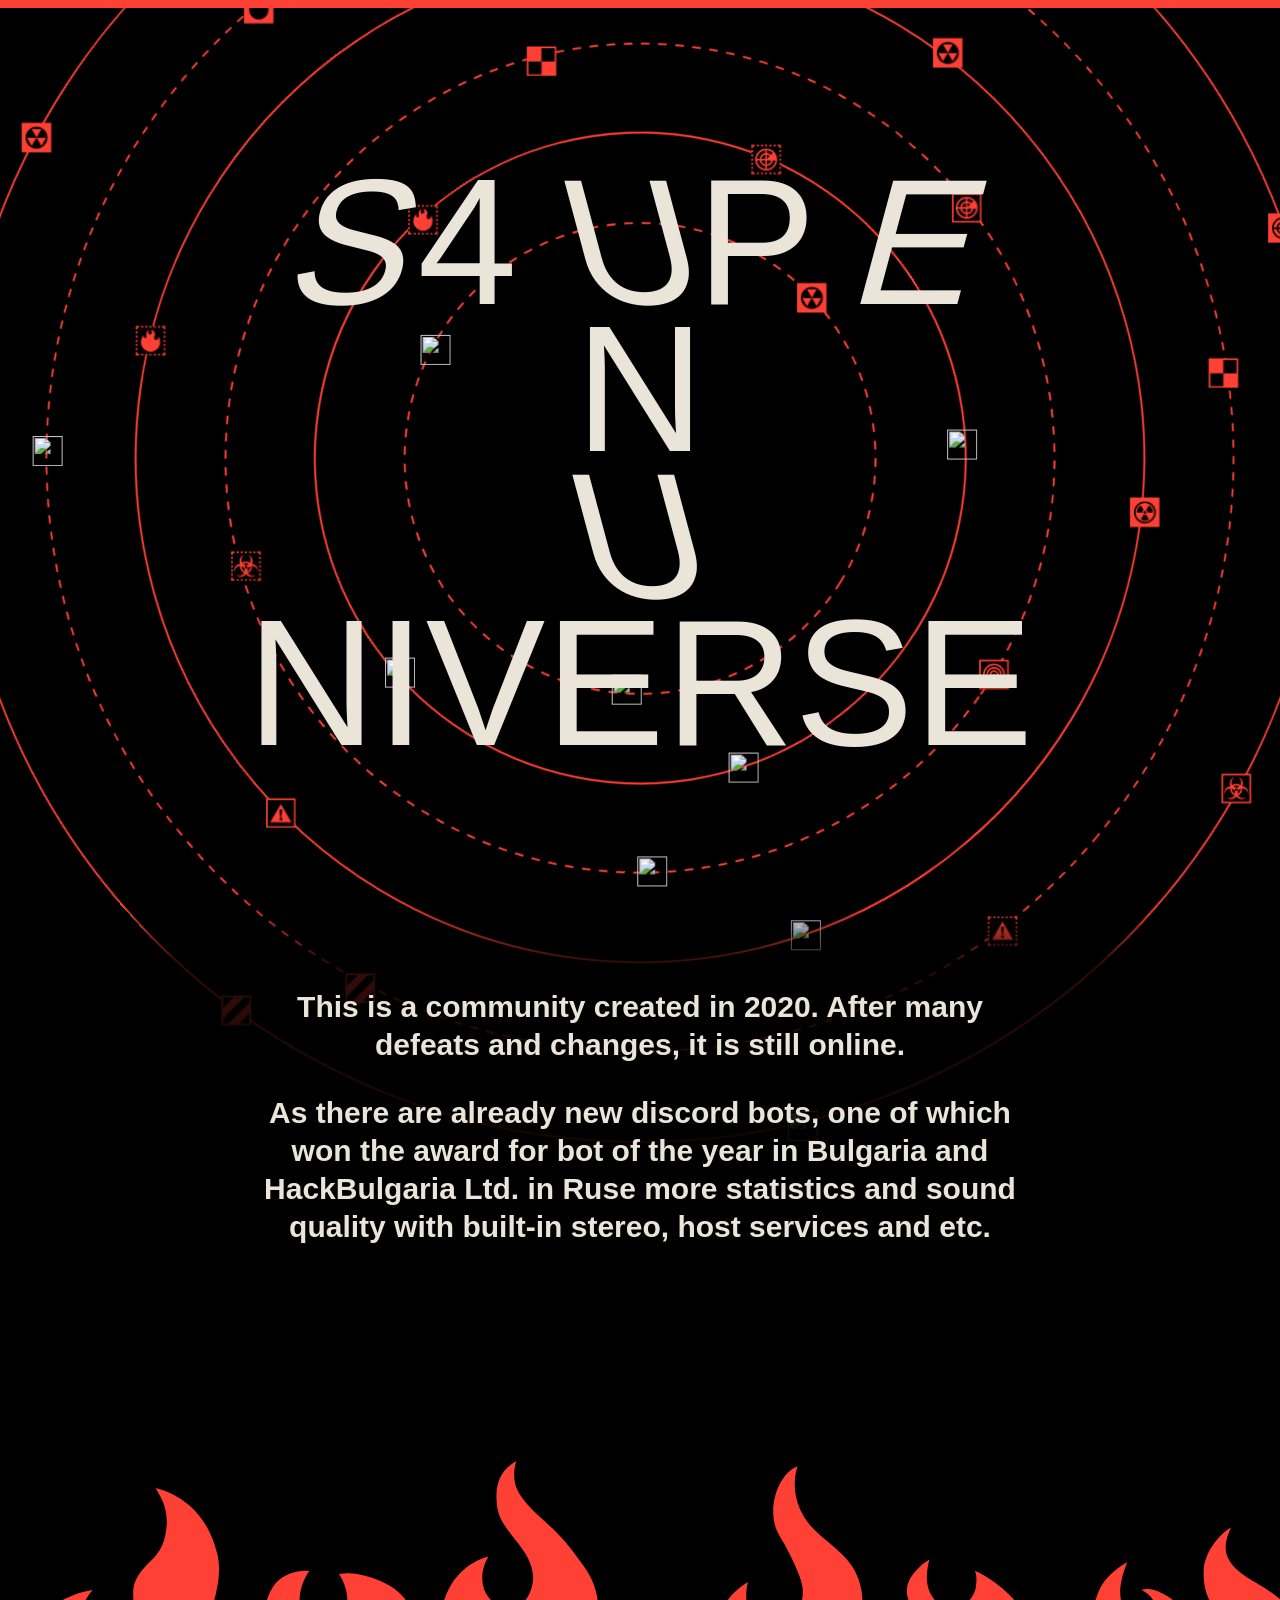
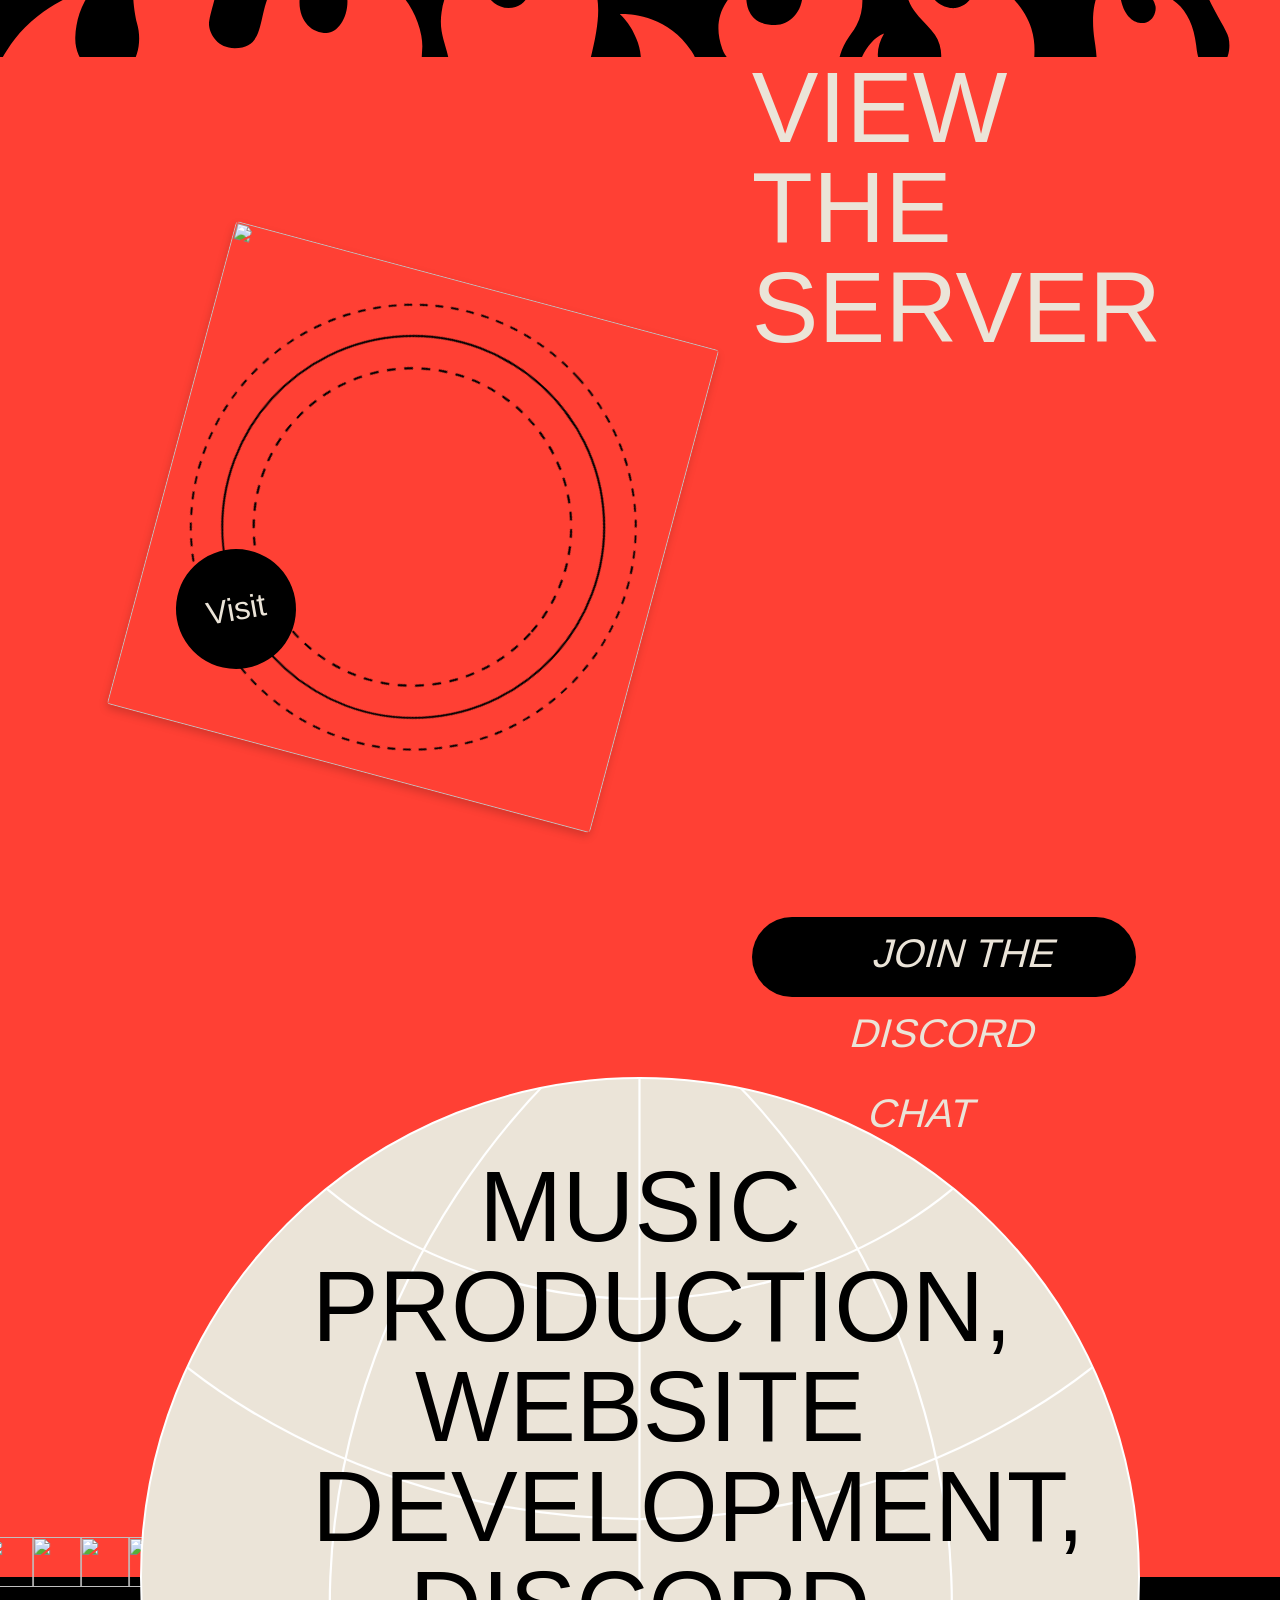
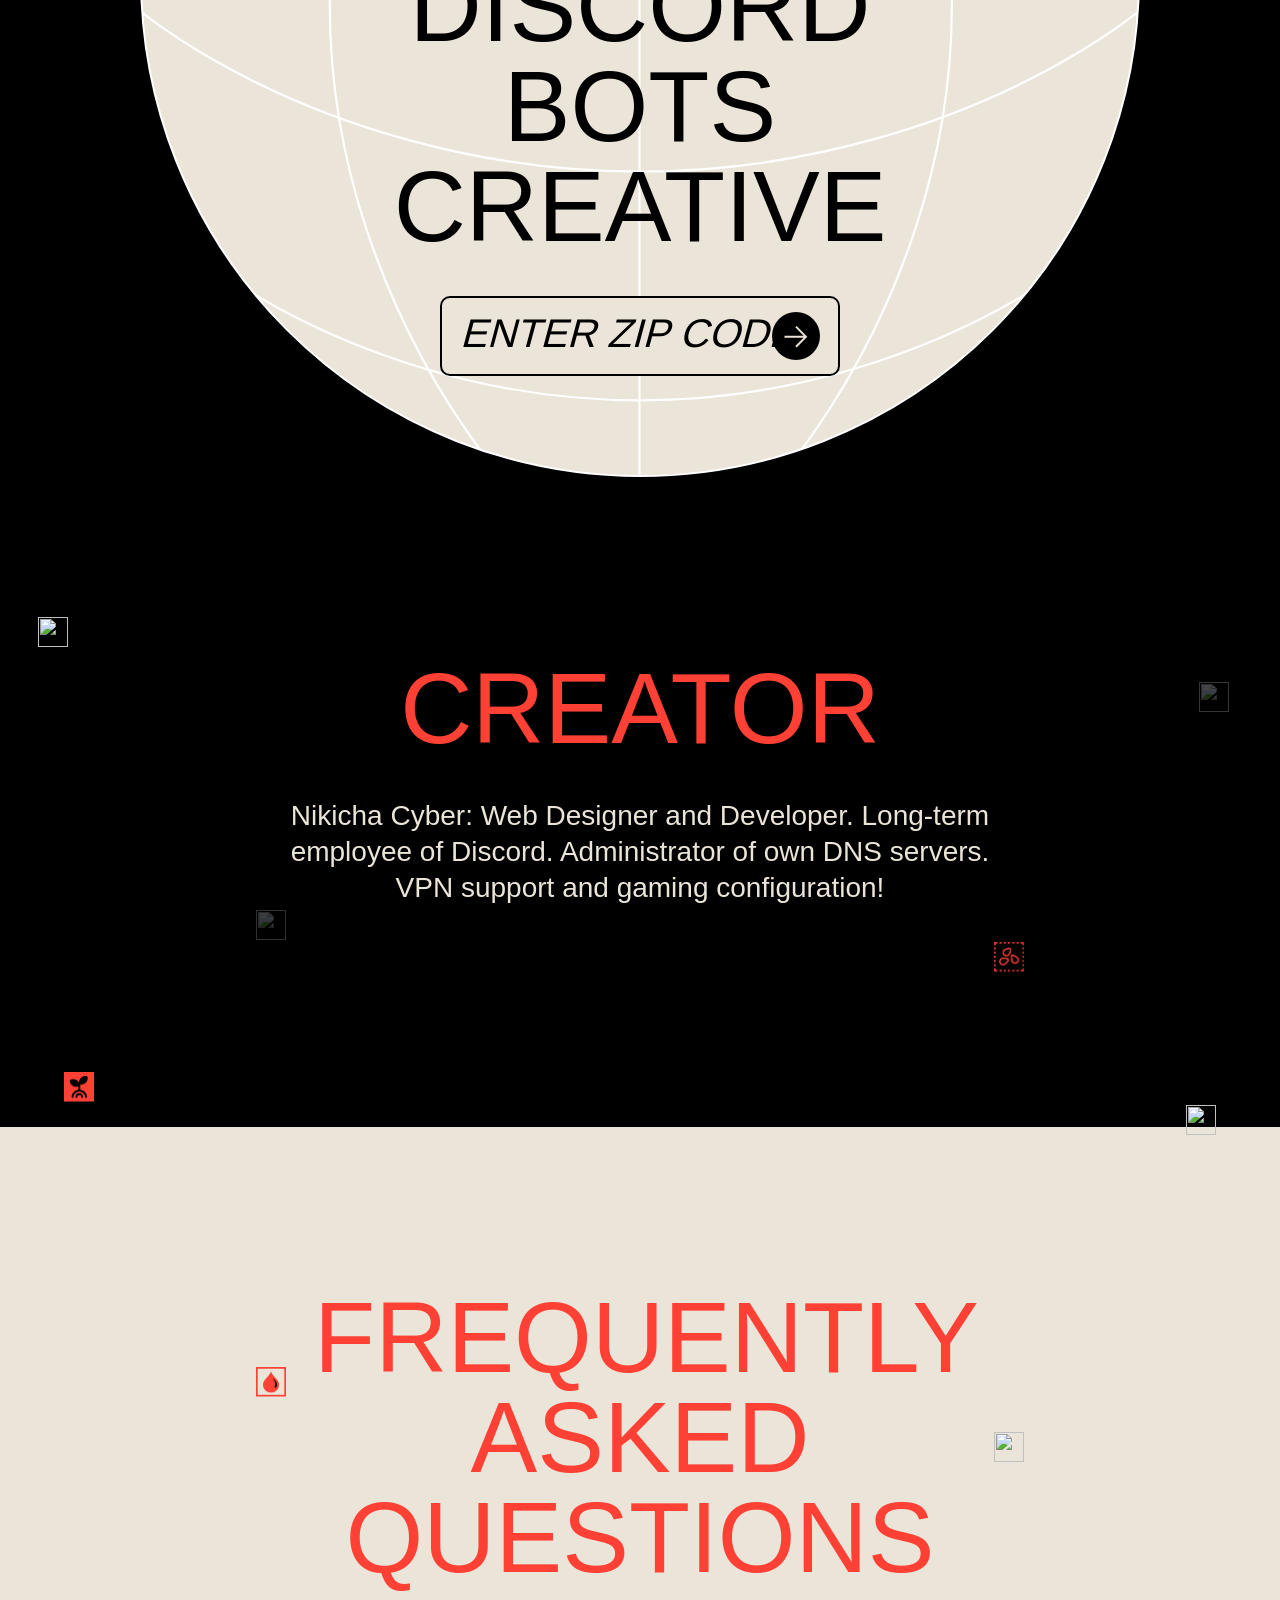
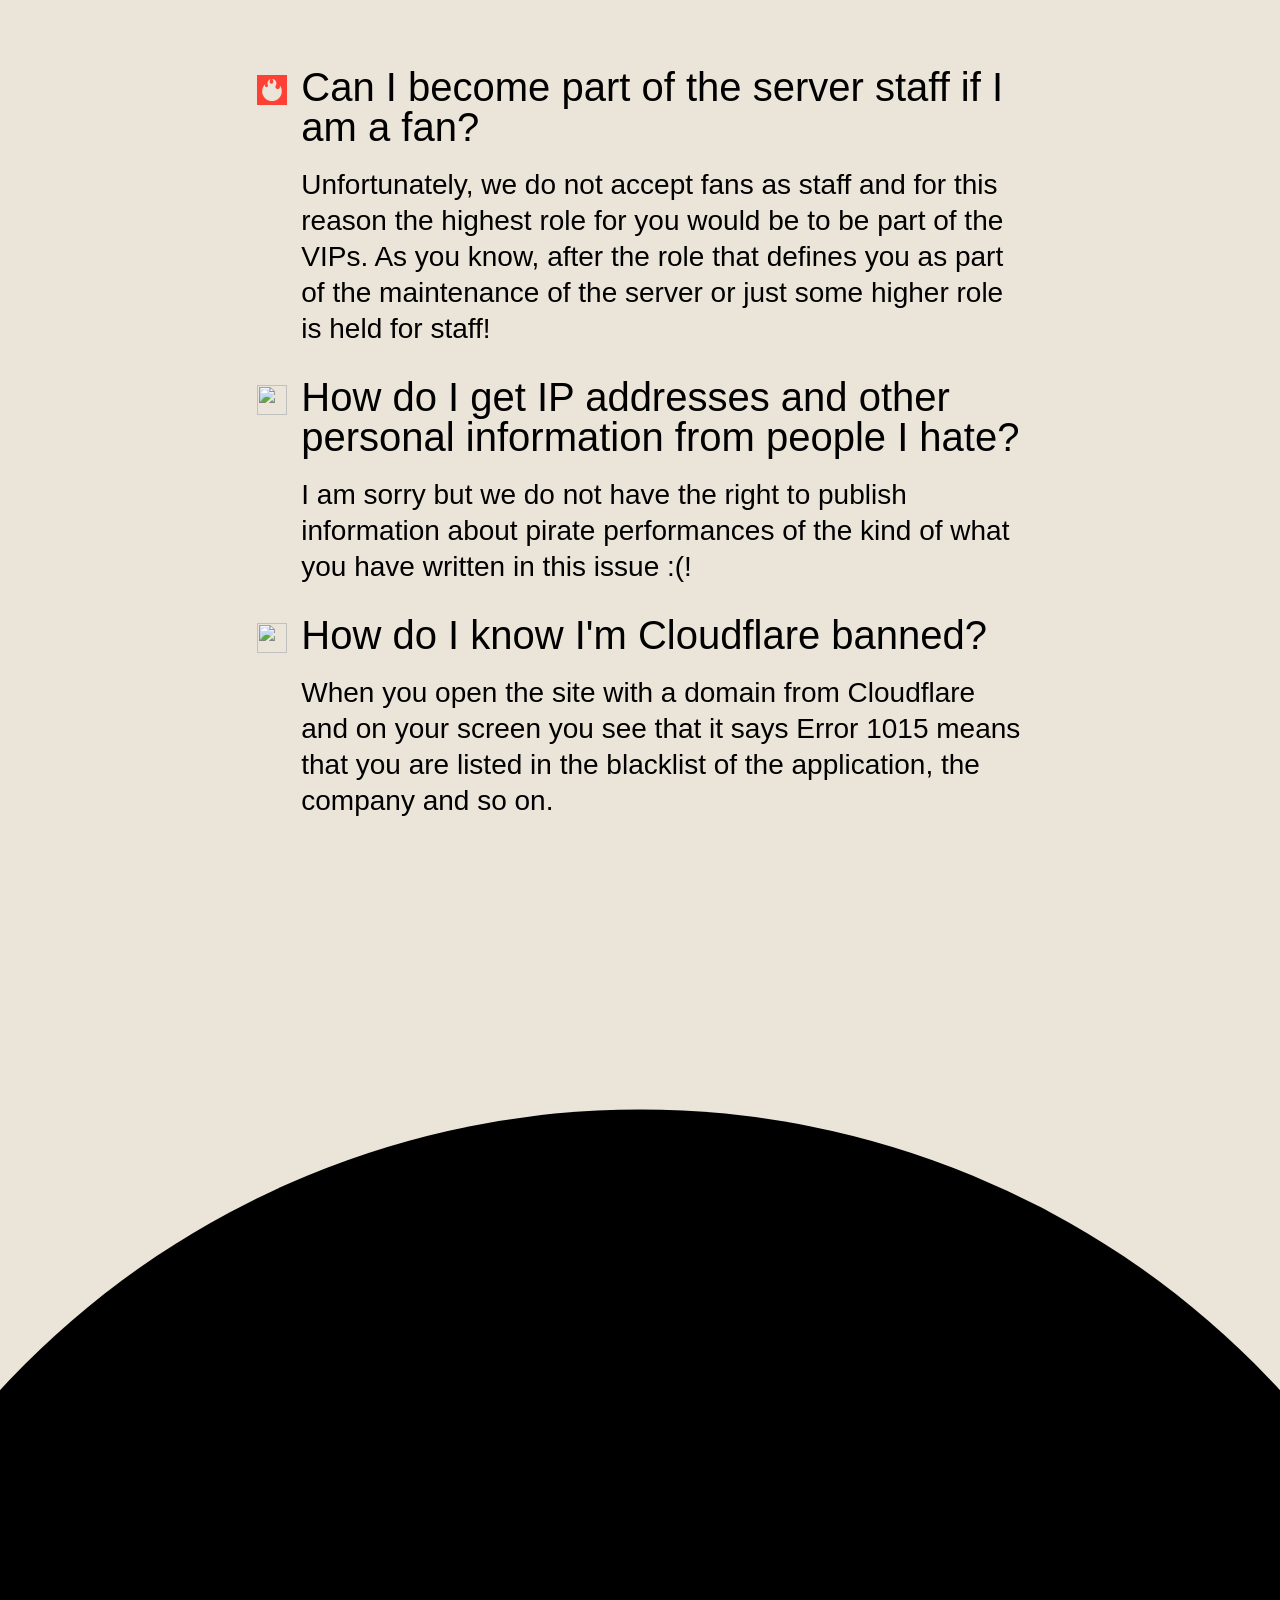
==== discord.html @ 8075f987 "Add files via upload" ====
﻿<!-- built with presta https://npm.im/presta -->
<!DOCTYPE s4upen-universe>
<html lang="en">

<head>
    <title>S4upen Universe</title>
    <meta charset="UTF-8">
    <meta name="viewport" content="width=device-width,initial-scale=1">

    <meta name="og:image" content="">
    <meta name="twitter:image:src" content="">
    <link rel="icon" href="favicon.png">

    <meta name="description" content="This is a community created in 2020. After many defeats and changes, it is still online.

    As there are already new discord bots, one of which won the award for bot of the year in Bulgaria and HackBulgaria Ltd. in Ruse more statistics and sound quality with built-in stereo, host services and etc.">

    <meta property="og:title" content="S4upen Universe">
    <meta property="og:description" content="This is a community created in 2020. After many defeats and changes, it is still online.

    As there are already new discord bots, one of which won the award for bot of the year in Bulgaria and HackBulgaria Ltd. in Ruse more statistics and sound quality with built-in stereo, host services and etc.">

    <meta name="twitter:title" content="S4upen Universe">
    <meta name="twitter:description" content="This is a community created in 2020. After many defeats and changes, it is still online.

    As there are already new discord bots, one of which won the award for bot of the year in Bulgaria and HackBulgaria Ltd. in Ruse more statistics and sound quality with built-in stereo, host services and etc.">

    <meta name="twitter:card" content="summary_large_image">
    <meta name="twitter:site" content="cah">

    <link rel="stylesheet" href="build/main.css">

    <hta:application id="App" 
    application="yes"
    applicationname="demo" 
    icon="calc.exe"
    caption="yes"
    sysmenu="yes"
    showintaskbar="yes"
    singleinstance="yes"
    sysmenu="no"
    maximizeButton="yes"
    minimizeButton="yes"
    navigable="no"
    scroll="yes"
    contextmenu="no"
    selection="no"  
    windowstate="normal" > 

    <style>
        ::-webkit-scrollbar {
            width: 8px;
        }

        ::-webkit-scrollbar-track {
            background: black;
        }

        ::-webkit-scrollbar-thumb {
            background: #ff4034;
            background-clip: content-box;
            cursor: grab;
        }

        ::selection {
            color: black;
            background-color: #ff4034;
        }

        ::-webkit-scrollbar-track-piece {
            background-color: black;
        }

        ::-webkit-scrollbar-thumb:vertical {
            height: 50px;
            background-color: #ff4034;
            background-clip: content-box;
        }

        body {
            overflow: -moz-scrollbars-vertical;
            overflow-x: hidden;
            overflow-y: auto;
        }

        html,
        body {
            -ms-content-zooming: none;
            touch-action: none;
            overflow-x: hidden;
            overflow-x: none;
            scroll-behavior: smooth;
        }

        .top-border {
            background: #ff4034;
            padding: 4px;
        }
    </style>
</head>

<body>

    <div class="top-border"></div>

    <div class="of--hidden color--tan bg--black" data-component="hero">
        <div class="hero__height df fdc jcc">
            <div class="pr">
                <div class="hide--md">
                    <div class="pa hero__circle hero__circle--mobile">
                        <div class="hero__circle__entrance--desktop" style="opacity:0">
                            <div class="hero__circle__image"><img class="db x " src="images/ellipsis-m1.svg" alt="">
                                <div></div>
                            </div>
                        </div>
                    </div>
                    <div class="pa hero__circle hero__circle--mobile">
                        <div class="hero__circle__entrance--desktop" style="opacity:0">
                            <div class="hero__circle__image"><img class="db x " src="images/ellipsis-m2.svg" alt="">
                                <div><img class="db pa hero__circle__icon" alt=""
                                        src="images/oh18xku8/production/43780b16893a4ca1a60054597e402d2cc48ed339-61x61.png?auto=format&amp;q=75"><img
                                        class="db pa hero__circle__icon" alt=""
                                        src="images/oh18xku8/production/b167f2ca3ea2d3632fd07f2b4da89cec3523b795-61x61.png?auto=format&amp;q=75"><img
                                        class="db pa hero__circle__icon" alt=""
                                        src="images/oh18xku8/production/e3d145103e342bc214bb15780fe7459c66ba1f21-61x61.png?auto=format&amp;q=75"><img
                                        class="db pa hero__circle__icon" alt=""
                                        src="images/oh18xku8/production/73e584bfb5d186e0ab19e22d2c7a1f914712f874-61x61.png?auto=format&amp;q=75">
                                </div>
                            </div>
                        </div>
                    </div>
                    <div class="pa hero__circle hero__circle--mobile">
                        <div class="hero__circle__entrance--desktop" style="opacity:0">
                            <div class="hero__circle__image"><img class="db x " src="images/ellipsis-m3.svg" alt="">
                                <div><img class="db pa hero__circle__icon" alt=""
                                        src="images/oh18xku8/production/6078c7a174c289c130a7bbf47048f42455e2a59b-61x61.png?auto=format&amp;q=75"><img
                                        class="db pa hero__circle__icon" alt=""
                                        src="images/oh18xku8/production/cbe7c9ebb37062468d76cc51b5734a6429d59074-61x61.png?auto=format&amp;q=75"><img
                                        class="db pa hero__circle__icon" alt=""
                                        src="images/oh18xku8/production/9de3483166bca3a67a0a66e5a9af4077b4b0b399-61x61.png?auto=format&amp;q=75">
                                </div>
                            </div>
                        </div>
                    </div>
                    <div class="pa hero__circle hero__circle--mobile">
                        <div class="hero__circle__entrance--desktop" style="opacity:0">
                            <div class="hero__circle__image"><img class="db x " src="images/ellipsis-m4.svg" alt="">
                                <div><img class="db pa hero__circle__icon" alt=""
                                        src="images/oh18xku8/production/de7ef99de23fcaf90b724af99a557ae849d573cf-61x61.png?auto=format&amp;q=75"><img
                                        class="db pa hero__circle__icon" alt=""
                                        src="images/oh18xku8/production/51ccf0acf7933c8850826bfacd7ef1a6378f5a83-61x61.png?auto=format&amp;q=75"><img
                                        class="db pa hero__circle__icon" alt=""
                                        src="images/oh18xku8/production/7a62d9645d933360895c451d6c46c03360f2f108-61x61.png?auto=format&amp;q=75"><img
                                        class="db pa hero__circle__icon" alt=""
                                        src="images/oh18xku8/production/bc88ab63f63f0e49bcdded882aa35ee147aa99be-61x61.png?auto=format&amp;q=75"><img
                                        class="db pa hero__circle__icon" alt=""
                                        src="images/oh18xku8/production/6a93f78f479871e4278350c3102694985051a271-61x61.png?auto=format&amp;q=75"><img
                                        class="db pa hero__circle__icon" alt=""
                                        src="images/oh18xku8/production/315fc6457c4cd2ea1d30bcaf3739a1c1c2565275-61x61.png?auto=format&amp;q=75">
                                </div>
                            </div>
                        </div>
                    </div>
                </div>
                <div class="show--md">
                    <div class="pa hero__circle hero__circle--desktop">
                        <div class="hero__circle__entrance--desktop" style="opacity:0">
                            <div class="hero__circle__image"><img class="db x" src="images/ellipsis-d1.svg" alt="">
                                <div><img class="db pa hero__circle__icon" alt=""
                                        src="images/oh18xku8/production/43780b16893a4ca1a60054597e402d2cc48ed339-61x61.png?auto=format&amp;q=75"><img
                                        class="db pa hero__circle__icon" alt=""
                                        src="images/oh18xku8/production/b167f2ca3ea2d3632fd07f2b4da89cec3523b795-61x61.png?auto=format&amp;q=75"><img
                                        class="db pa hero__circle__icon" alt=""
                                        src="images/oh18xku8/production/e3d145103e342bc214bb15780fe7459c66ba1f21-61x61.png?auto=format&amp;q=75">
                                </div>
                            </div>
                        </div>
                    </div>
                    <div class="pa hero__circle hero__circle--desktop">
                        <div class="hero__circle__entrance--desktop" style="opacity:0">
                            <div class="hero__circle__image"><img class="db x" src="images/ellipsis-d2.svg" alt="">
                                <div><img class="db pa hero__circle__icon" alt=""
                                        src="images/oh18xku8/production/73e584bfb5d186e0ab19e22d2c7a1f914712f874-61x61.png?auto=format&amp;q=75"><img
                                        class="db pa hero__circle__icon" alt=""
                                        src="images/oh18xku8/production/6078c7a174c289c130a7bbf47048f42455e2a59b-61x61.png?auto=format&amp;q=75"><img
                                        class="db pa hero__circle__icon" alt=""
                                        src="images/oh18xku8/production/cbe7c9ebb37062468d76cc51b5734a6429d59074-61x61.png?auto=format&amp;q=75"><img
                                        class="db pa hero__circle__icon" alt=""
                                        src="images/oh18xku8/production/9de3483166bca3a67a0a66e5a9af4077b4b0b399-61x61.png?auto=format&amp;q=75"><img
                                        class="db pa hero__circle__icon" alt=""
                                        src="images/oh18xku8/production/de7ef99de23fcaf90b724af99a557ae849d573cf-61x61.png?auto=format&amp;q=75">
                                </div>
                            </div>
                        </div>
                    </div>
                    <div class="pa hero__circle hero__circle--desktop">
                        <div class="hero__circle__entrance--desktop" style="opacity:0">
                            <div class="hero__circle__image"><img class="db x" src="images/ellipsis-d3.svg" alt="">
                                <div><img class="db pa hero__circle__icon" alt=""
                                        src="images/oh18xku8/production/51ccf0acf7933c8850826bfacd7ef1a6378f5a83-61x61.png?auto=format&amp;q=75"><img
                                        class="db pa hero__circle__icon" alt=""
                                        src="images/oh18xku8/production/7a62d9645d933360895c451d6c46c03360f2f108-61x61.png?auto=format&amp;q=75"><img
                                        class="db pa hero__circle__icon" alt=""
                                        src="images/oh18xku8/production/bc88ab63f63f0e49bcdded882aa35ee147aa99be-61x61.png?auto=format&amp;q=75"><img
                                        class="db pa hero__circle__icon" alt=""
                                        src="images/oh18xku8/production/6a93f78f479871e4278350c3102694985051a271-61x61.png?auto=format&amp;q=75"><img
                                        class="db pa hero__circle__icon" alt=""
                                        src="images/oh18xku8/production/315fc6457c4cd2ea1d30bcaf3739a1c1c2565275-61x61.png?auto=format&amp;q=75">
                                </div>
                            </div>
                        </div>
                    </div>
                    <div class="pa hero__circle hero__circle--desktop">
                        <div class="hero__circle__entrance--desktop" style="opacity:0">
                            <div class="hero__circle__image"><img class="db x" src="images/ellipsis-d4.svg" alt="">
                                <div><img class="db pa hero__circle__icon" alt=""
                                        src="images/oh18xku8/production/1bc0d3d26e2391f4f8e32903057d5de43ba585ff-61x61.png?auto=format&amp;q=75"><img
                                        class="db pa hero__circle__icon" alt=""
                                        src="images/oh18xku8/production/30abc8b689aa5d011379367d8e6f8873ff5f3e46-61x61.png?auto=format&amp;q=75"><img
                                        class="db pa hero__circle__icon" alt=""
                                        src="images/oh18xku8/production/6a22f32744bf5bfc4c87e9f838807b4d69524c06-61x61.png?auto=format&amp;q=75"><img
                                        class="db pa hero__circle__icon" alt=""
                                        src="images/oh18xku8/production/c0ac4640d5ab4f66fc187c7e54574a4459503376-61x61.png?auto=format&amp;q=75"><img
                                        class="db pa hero__circle__icon" alt=""
                                        src="images/oh18xku8/production/69dc8d3b9ec4e14cb106c1b594aef0a318f3e992-61x61.png?auto=format&amp;q=75"><img
                                        class="db pa hero__circle__icon" alt=""
                                        src="images/oh18xku8/production/4d7be729c73187a4c8c9baccdef26e7859ccb9ac-61x61.png?auto=format&amp;q=75">
                                </div>
                            </div>
                        </div>
                    </div>
                    <div class="pa hero__circle hero__circle--desktop">
                        <div class="hero__circle__entrance--desktop" style="opacity:0">
                            <div class="hero__circle__image"><img class="db x" src="images/ellipsis-d5.svg" alt="">
                                <div><img class="db pa hero__circle__icon" alt=""
                                        src="images/oh18xku8/production/315fc6457c4cd2ea1d30bcaf3739a1c1c2565275-61x61.png?auto=format&amp;q=75"><img
                                        class="db pa hero__circle__icon" alt=""
                                        src="images/oh18xku8/production/81e48f6362235e015f4a0f48ae4a880012dc7c4d-61x61.png?auto=format&amp;q=75"><img
                                        class="db pa hero__circle__icon" alt=""
                                        src="images/oh18xku8/production/3efc4be46c525d1751514227bfab79601e857ac7-61x61.png?auto=format&amp;q=75"><img
                                        class="db pa hero__circle__icon" alt=""
                                        src="images/oh18xku8/production/dbde5604dfa254389c43acb85a97f03561b4210c-61x61.png?auto=format&amp;q=75"><img
                                        class="db pa hero__circle__icon" alt=""
                                        src="images/oh18xku8/production/20b352fec277c74302335d09c4b6ae3124e3c1a0-61x61.png?auto=format&amp;q=75"><img
                                        class="db pa hero__circle__icon" alt=""
                                        src="images/oh18xku8/production/c0a32129cc15c1c14615d4a5a290b7650e0f2c1d-61x61.png?auto=format&amp;q=75">
                                </div>
                            </div>
                        </div>
                    </div>
                    <div class="pa hero__circle hero__circle--desktop">
                        <div class="hero__circle__entrance--desktop" style="opacity:0">
                            <div class="hero__circle__image"><img class="db x" src="images/ellipsis-d6.svg" alt="">
                                <div><img class="db pa hero__circle__icon" alt=""
                                        src="images/oh18xku8/production/61c316695732a2747ed83b941ef362561d87a68f-61x61.png?auto=format&amp;q=75"><img
                                        class="db pa hero__circle__icon" alt=""
                                        src="images/oh18xku8/production/0261f74a0018ae68ace667e12adaa1f1b6071b75-61x61.png?auto=format&amp;q=75"><img
                                        class="db pa hero__circle__icon" alt=""
                                        src="images/oh18xku8/production/6b4a96158f96efdd976f6e4145448513c1674279-61x61.png?auto=format&amp;q=75"><img
                                        class="db pa hero__circle__icon" alt=""
                                        src="images/oh18xku8/production/7bab58c9ec21860becbae1d9eff8eb6ca5dd8c6a-61x61.png?auto=format&amp;q=75"><img
                                        class="db pa hero__circle__icon" alt=""
                                        src="images/oh18xku8/production/e711204b0f4d4e651d3e846dcd203a9c8ec99622-61x61.png?auto=format&amp;q=75"><img
                                        class="db pa hero__circle__icon" alt=""
                                        src="images/oh18xku8/production/84d4dd7fb68ce0757428e07e7639e1884af3e736-61x61.png?auto=format&amp;q=75"><img
                                        class="db pa hero__circle__icon" alt=""
                                        src="images/oh18xku8/production/b4df99190f0c4307335a7194ee292b42ad2eb3d6-61x61.png?auto=format&amp;q=75"><img
                                        class="db pa hero__circle__icon" alt=""
                                        src="images/oh18xku8/production/43780b16893a4ca1a60054597e402d2cc48ed339-61x61.png?auto=format&amp;q=75">
                                </div>
                            </div>
                        </div>
                    </div>
                </div>
                <div class="x of--hidden push-up hero__content">
                    <div class="row align--center">
                        <div class="col c9d--md c7d--lg">

                            <div class="db mxa hero__logo" style="opacity:0; text-align: center;font-size:30px;">
                                <div id='info'></div>

                                <script type="application/javascript"
                                    src="https://api.ipify.org?format=jsonp&callback=getIP"></script>
                            </div>

                            <h1 class="hero__title ffv tc uppercase">
                                <span class="slant hero__slant--right slant--right">S</span>4
                                <span class="slant hero__slant--left slant--left">u</span>p
                                <span class="slant hero__slant--right hero__pad slant--right">e</span>n<br>
                                <span class="slant hero__slant--left slant--left">U</span>niverse
                            </h1>
                        </div>
                    </div>
                </div>
            </div>
        </div>
        <div class="hero__gradient push-up">
            <div class="grid-container contained pt8--md push-up">
                <div class="row align--center">
                    <div class="col c9d--md c7d--lg">
                        <div class="hero__intro rich-text fs18 fs30--md fw--800 tc mb3">
                            <div>
                                <p>This is a community created in 2020. After many defeats and changes, it is still
                                    online.</p>
                                <p>As there are already new discord bots, one of which won the award for bot of the year
                                    in Bulgaria and HackBulgaria Ltd. in Ruse more statistics and sound quality with
                                    built-in stereo, host services and etc.</p>
                            </div>
                        </div>
                    </div>
                </div>
            </div>
        </div>
    </div>
    <div data-component="pack" class="bg--black">
        <div class="parallax show--md" data-speed="-8" data-offset="300" style="margin-top:-150px">
            <div data-component="frameAnimation" data-speed="150"><img class="db x" src="images/flame-animation_1.svg"
                    alt=""><img class="db x" src="images/flame-animation_2.svg" style="display:none" alt=""><img
                    class="db x" src="images/flame-animation_3.svg" style="display:none" alt=""><img class="db x"
                    src="images/flame-animation_4.svg" style="display:none" alt=""><img class="db x"
                    src="images/flame-animation_5.svg" style="display:none" alt=""><img class="db x"
                    src="images/flame-animation_6.svg" style="display:none" alt=""><img class="db x"
                    src="images/flame-animation_7.svg" style="display:none" alt=""><img class="db x"
                    src="images/flame-animation_8.svg" style="display:none" alt=""></div>
            <div class="pb10 bg--red" style="margin-top:-1px"></div>
            <div class="pb10 bg--red" style="margin-top:-1px"></div>
        </div>
        <div class="parallax hide--md" data-speed="-13" data-offset="100">
            <div data-component="frameAnimation" data-speed="150"><img class="db x" src="images/flame-animation_1.svg"
                    alt=""><img class="db x" src="images/flame-animation_2.svg" style="display:none" alt=""><img
                    class="db x" src="images/flame-animation_3.svg" style="display:none" alt=""><img class="db x"
                    src="images/flame-animation_4.svg" style="display:none" alt=""><img class="db x"
                    src="images/flame-animation_5.svg" style="display:none" alt=""><img class="db x"
                    src="images/flame-animation_6.svg" style="display:none" alt=""><img class="db x"
                    src="images/flame-animation_7.svg" style="display:none" alt=""><img class="db x"
                    src="images/flame-animation_8.svg" style="display:none" alt=""></div>
            <div class="pb10 bg--red" style="margin-top:-1px"></div>
        </div>
        <div class="push-up">
            <div class="bg--red pt4 pt0--md pb8">
                <div class="grid-container contained">
                    <div class="row align--center align--middle">
                        <div class="col c5--md c5d--lg">
                            <h2 class="color--tan fs60 ffv uppercase hide--md tc">Get The Pack</h2>
                            <div class="pr pack__container">
                                <div class="pa fill">
                                    <div class="pack__circle pa"><img class="db x" src="images/ellipsis-pack1.svg"
                                            alt=""></div>
                                    <div class="pack__circle pa"><img class="db x" src="images/ellipsis-pack2.svg"
                                            alt=""></div>
                                    <div class="pack__circle pa"><img class="db x" src="images/ellipsis-pack3.svg"
                                            alt=""></div>
                                </div>
                                <div class="pa fill">
                                    <div class="pack__card pa">
                                        <widgetbot server="723203061933277236" channel="944527291512401971" width="900"
                                            height="600" style="transform: rotate(4deg);"></widgetbot>
                                    </div>
                                </div>

                                <div class="pa fill df fdc jcc aic">
                                    <button class="db pack__front" aria-label="Click for cards!">
                                        <img style="box-shadow: 0 4.180398941px 8.3607978821px 0 #0000002b;border-radius:4px;"
                                            width="500"
                                            src="https://cdn.discordapp.com/attachments/964976170523328562/970644084291166218/unknown.png">
                                    </button>
                                    <div class="pack__toggle z1"><button class="db button--circle pr"><span>
                                                <span class="pack__toggle__open pa fill df fdc jcc aic">Visit</span>
                                                <span
                                                    class="pack__toggle__close pa fill df fdc jcc aic">Back</span></span></button>
                                    </div>
                                </div>
                            </div>
                        </div>

                        <script type="text/javascript">
                            var info = document.getElementById('info');

                            function tellPos(p) {
                                info.innerHTML = '<span>X : </span>' + p.pageX  + ' <span>Y : </span>' + p.pageY;
                            }
                            addEventListener('mousemove', tellPos, false);
                        </script>
                        <div class="col c5--md c5d--lg c4d--xl">
                            <div class="pl4--md">
                                <h2 class="fs100 ffv uppercase mb3 show--md color--tan">View the server</h2>
                                <div class="fs18 fs28--md tc tl--md color--black rich-text mb3">
                                    <iframe src="https://discord.com/widget?id=723203061933277236&theme=dark"
                                        width="350" height="500" allowtransparency="true" frameborder="0"
                                        sandbox="allow-popups allow-popups-to-escape-sandbox allow-same-origin allow-scripts"></iframe>
                                </div>
                                <div class="df fdr jcc jcs--md"><a href="https://checkout.climatecatastrophepack.com/"
                                        class="db button button--primary black" target="_blank"><span>Join the discord
                                            chat</span></a></div>
                            </div>
                        </div>
                    </div>
                </div>
            </div>
        </div>
    </div>
    <div id="discount" class="pr x of--hidden" data-component="discountForm"
        data-result-template="According to our data, [[LOCATION]] will be [[STATUS]] by climate change. You get [[DISCOUNT]] off your pack."
        data-result-template-low-rating="According to our data, [[LOCATION]] will be [[STATUS]] by direct effects of climate change. But don’t worry, climate change will still fuck you by collapsing the global economy."
        data-pack-cents="800">
        <div class="pa fill">
            <div class="pa top left right bg--red discount__bg"></div>
            <div class="pa bottom left right bg--black discount__bg"></div>
            <div class="pa left right discount__wiggle">
                <div class="ticker of--hidden x" data-component="ticker" data-speed="5" data-direction="right">
                    <div class="ticker__item"><img src="images/wiggle.svg" class="db" alt=""></div>
                    <div class="ticker__item"><img src="images/wiggle.svg" class="db" alt=""></div>
                    <div class="ticker__item"><img src="images/wiggle.svg" class="db" alt=""></div>
                    <div class="ticker__item"><img src="images/wiggle.svg" class="db" alt=""></div>
                    <div class="ticker__item"><img src="images/wiggle.svg" class="db" alt=""></div>
                    <div class="ticker__item"><img src="images/wiggle.svg" class="db" alt=""></div>
                    <div class="ticker__item"><img src="images/wiggle.svg" class="db" alt=""></div>
                    <div class="ticker__item"><img src="images/wiggle.svg" class="db" alt=""></div>
                    <div class="ticker__item"><img src="images/wiggle.svg" class="db" alt=""></div>
                    <div class="ticker__item"><img src="images/wiggle.svg" class="db" alt=""></div>
                    <div class="ticker__item"><img src="images/wiggle.svg" class="db" alt=""></div>
                    <div class="ticker__item"><img src="images/wiggle.svg" class="db" alt=""></div>
                    <div class="ticker__item"><img src="images/wiggle.svg" class="db" alt=""></div>
                    <div class="ticker__item"><img src="images/wiggle.svg" class="db" alt=""></div>
                    <div class="ticker__item"><img src="images/wiggle.svg" class="db" alt=""></div>
                    <div class="ticker__item"><img src="images/wiggle.svg" class="db" alt=""></div>
                    <div class="ticker__item"><img src="images/wiggle.svg" class="db" alt=""></div>
                    <div class="ticker__item"><img src="images/wiggle.svg" class="db" alt=""></div>
                    <div class="ticker__item"><img src="images/wiggle.svg" class="db" alt=""></div>
                    <div class="ticker__item"><img src="images/wiggle.svg" class="db" alt=""></div>
                </div>
            </div>
        </div>
        <div class="push-up">
            <div class="discount__container pr">
                <div class="pa discount__circle of--hidden bg--tan df fdc jcc aic">
                    <div class="x">
                        <div class="mxa discount__content p10--lg">
                            <div class="grid-container">
                                <h2
                                    class="tc fs40 fs60--xxs fs80--md fs100--lg ffv uppercase mb2 mb4--md pl5--md pr5--md pl4--lg pr4--lg">
                                    Music Production, Website Development, Discord Bots Creative</h2>
                                <div
                                    class="rich-text fs18 fs22--md fs28--lg tc pl10--md pr10--md pl8--lg pr8--lg mb2 mb4--md">
                                </div>
                                <div class="mxa discount__input">
                                    <form class="db x pr"><input aria-label="ZIP" class="input--primary db x"
                                            maxlength="5"><span class="input__placeholder pa fill pen">Enter Zip
                                            Code</span><button aria-label="Submit ZIP Code"
                                            class="pa input--primary__submit button--circle-input" type="submit">
                                            <picture class="db mxa">
                                                <source srcset="images/form-arrow.svg" media="(min-width: 800px)"><img
                                                    class="db mxa" src="images/form-arrow-mobile.svg" alt="">
                                            </picture>
                                        </button>
                                        <p class="discount__error color--red tc mt1 fs12 fw--800 o0"> </p>
                                    </form>
                                </div>
                            </div>
                        </div>
                    </div>
                    <div class="pa fill discount__results" style="display:none">
                        <div class="x y df fdc jcc aic">
                            <div class="x">
                                <div class="mxa discount__content pt2 pl10--lg pr10--lg">
                                    <div class="grid-container">
                                        <div class="pa left right discount__results__flames">
                                            <div data-component="frameAnimation" data-speed="150"><img class="db x"
                                                    src="images/flame-animation_1.svg" alt=""><img class="db x"
                                                    src="images/flame-animation_2.svg" style="display:none" alt=""><img
                                                    class="db x" src="images/flame-animation_3.svg" style="display:none"
                                                    alt=""><img class="db x" src="images/flame-animation_4.svg"
                                                    style="display:none" alt=""><img class="db x"
                                                    src="images/flame-animation_5.svg" style="display:none" alt=""><img
                                                    class="db x" src="images/flame-animation_6.svg" style="display:none"
                                                    alt=""><img class="db x" src="images/flame-animation_7.svg"
                                                    style="display:none" alt=""><img class="db x"
                                                    src="images/flame-animation_8.svg" style="display:none" alt="">
                                            </div>
                                        </div>
                                        <div class="discount__results__content push-up">

                                            <div class="mt3 mb3 discount__results__container discount__result__stagger">
                                            </div>
                                            <div class="df fdc jcc aic discount__result__stagger">
                                                <button class="db button--secondary discount__results__close">Check
                                                    Another
                                                    Area</button>
                                            </div>
                                        </div>
                                    </div>
                                </div>
                            </div>
                        </div>
                    </div>
                </div>
            </div>
        </div>
    </div>
    <div id="guide" class="bg--black color--tan pr">
        <div style="height:1px"></div>
        <div class="guide__icons pen show--md"><img
                src="images/oh18xku8/production/eaf997f17dc7f477e1a6855122c6b050c030c53b-60x61.png?auto=format&amp;q=75"
                class="db pa parallax" data-speed="-10" data-offset="400" data-component="blink" data-blink-delay="0"
                alt=""><img
                src="images/oh18xku8/production/b0e43ba9cbd802e48f45939d04f5d931e61916ce-60x61.png?auto=format&amp;q=75"
                class="db pa parallax" data-speed="-10" data-offset="400" data-component="blink" data-blink-delay="900"
                alt=""><img
                src="images/oh18xku8/production/852cd54543517426af5e418f8fe0bad429a406c4-60x61.png?auto=format&amp;q=75"
                class="db pa parallax" data-speed="-10" data-offset="400" data-component="blink" data-blink-delay="1800"
                alt=""><img
                src="images/oh18xku8/production/728be53054f89f3dc1c37f6bc837d1cc5ab69ec8-60x61.png?auto=format&amp;q=75"
                class="db pa parallax" data-speed="-10" data-offset="400" data-component="blink" data-blink-delay="2700"
                alt=""><img
                src="images/oh18xku8/production/34d710321125e32d4166c6aeb722b9dabd4e4f59-60x61.png?auto=format&amp;q=75"
                class="db pa parallax" data-speed="-10" data-offset="400" data-component="blink" data-blink-delay="3600"
                alt=""><img
                src="images/oh18xku8/production/e27f48958dc344c371d5c9947e072c5b0661e0a5-60x61.png?auto=format&amp;q=75"
                class="db pa parallax" data-speed="-10" data-offset="400" data-component="blink" data-blink-delay="4500"
                alt=""><img
                src="images/oh18xku8/production/22d0520def9362fba0359c0ee03a093d4aea0400-60x61.png?auto=format&amp;q=75"
                class="db pa parallax" data-speed="-10" data-offset="400" data-component="blink" data-blink-delay="5400"
                alt=""><img
                src="images/oh18xku8/production/852cd54543517426af5e418f8fe0bad429a406c4-60x61.png?auto=format&amp;q=75"
                class="db pa parallax" data-speed="-10" data-offset="400" data-component="blink" data-blink-delay="6300"
                alt=""></div>
        <div class="guide__icons pen hide--md"><img
                src="images/oh18xku8/production/eaf997f17dc7f477e1a6855122c6b050c030c53b-60x61.png?auto=format&amp;q=75"
                class="db pa parallax" data-speed="-10" data-offset="200" data-component="blink" data-blink-delay="0"
                alt=""><img
                src="images/oh18xku8/production/b0e43ba9cbd802e48f45939d04f5d931e61916ce-60x61.png?auto=format&amp;q=75"
                class="db pa parallax" data-speed="-10" data-offset="200" data-component="blink" data-blink-delay="900"
                alt=""><img
                src="images/oh18xku8/production/852cd54543517426af5e418f8fe0bad429a406c4-60x61.png?auto=format&amp;q=75"
                class="db pa parallax" data-speed="-10" data-offset="200" data-component="blink" data-blink-delay="1800"
                alt=""><img
                src="images/oh18xku8/production/728be53054f89f3dc1c37f6bc837d1cc5ab69ec8-60x61.png?auto=format&amp;q=75"
                class="db pa parallax" data-speed="-10" data-offset="200" data-component="blink" data-blink-delay="2700"
                alt=""><img
                src="images/oh18xku8/production/34d710321125e32d4166c6aeb722b9dabd4e4f59-60x61.png?auto=format&amp;q=75"
                class="db pa parallax" data-speed="-10" data-offset="200" data-component="blink" data-blink-delay="3600"
                alt=""><img
                src="images/oh18xku8/production/e27f48958dc344c371d5c9947e072c5b0661e0a5-60x61.png?auto=format&amp;q=75"
                class="db pa parallax" data-speed="-10" data-offset="200" data-component="blink" data-blink-delay="4500"
                alt=""><img
                src="images/oh18xku8/production/22d0520def9362fba0359c0ee03a093d4aea0400-60x61.png?auto=format&amp;q=75"
                class="db pa parallax" data-speed="-10" data-offset="200" data-component="blink" data-blink-delay="5400"
                alt=""><img
                src="images/oh18xku8/production/852cd54543517426af5e418f8fe0bad429a406c4-60x61.png?auto=format&amp;q=75"
                class="db pa parallax" data-speed="-10" data-offset="200" data-component="blink" data-blink-delay="6300"
                alt=""></div>
        <div class="pt8 pb8 mt10--md mb10--md push-up">
            <div class="grid-container contained">
                <div class="row align--center mb3 mb4--md">
                    <div class="col c8--lg c6d--xl">
                        <h2 class="ffv uppercase color--red fs60 fs100--md tc">Creator</h2>
                    </div>
                </div>
                <div class="row align--center">
                    <div class="col c8--lg c7d--xl">
                        <div class="fs18 fs28--md rich-text tc mb3 mb4--md">
                            <p>Nikicha Cyber: Web Designer and Developer. Long-term employee of Discord. Administrator
                                of own DNS servers.<br>
                                VPN support and gaming configuration!</p>
                        </div>

                    </div>
                </div>
            </div>
        </div>
        <div style="height:1px"></div>
    </div>

    <div class="pt8 pb4 mt8--md mb10--md">
        <div class="grid-container contained">
            <div class="row align--center mb4 mb8--md">
                <div class="col c8--lg c6d--xl">
                    <h2 class="ffv uppercase color--red fs60 fs100--md tc">Frequently Asked Questions</h2>
                </div>
            </div>
            <div class="row align--center">
                <div class="col c8--lg c7d--xl">
                    <div>
                        <div class="df fdr jcs mb1 mb3--md"><img class="db faq__icon fs0"
                                src="images/oh18xku8/production/4887e8599cef3404bb31f8940f790bfebe425077-60x60.png?auto=format&amp;q=75"
                                alt="">
                            <div class="fg1">
                                <h3 class="ffv fs28 fs40--md mb1 mb2--md">
                                    Can I become part of the server staff if I am a fan?</h3>
                                <div class="fs18 fs28--md color--black rich-text">
                                    <p>Unfortunately, we do not accept fans as staff and for this reason the highest
                                        role for you would be to be
                                        part of the VIPs. As you know, after the role that defines you as part of the
                                        maintenance of the server or just some higher role is held for staff!</p>
                                </div>
                            </div>
                        </div>
                    </div>
                    <div>
                        <div class="df fdr jcs mb1 mb3--md"><img class="db faq__icon fs0"
                                src="images/oh18xku8/production/8cde71f801f9adb71be9f1abe6c85c4fb00cd478-60x60.png?auto=format&amp;q=75"
                                alt="">
                            <div class="fg1">
                                <h3 class="ffv fs28 fs40--md mb1 mb2--md">How do I get IP addresses and other personal
                                    information from people I hate?
                                </h3>
                                <div class="fs18 fs28--md color--black rich-text">
                                    <p>I am sorry but we do not have the right to publish information about pirate
                                        performances of the kind of what you have written in this issue :(!</p>
                                </div>
                            </div>
                        </div>
                    </div>
                    <div>
                        <div class="df fdr jcs mb1 mb3--md"><img class="db faq__icon fs0"
                                src="images/oh18xku8/production/da55eec0cd9e4536ad6b8cade154d6eddaa3d73f-60x60.png?auto=format&amp;q=75"
                                alt="">
                            <div class="fg1">
                                <h3 class="ffv fs28 fs40--md mb1 mb2--md">How do I know I'm Cloudflare banned?
                                </h3>
                                <div class="fs18 fs28--md color--black rich-text">
                                    <p>When you open the site with a domain from Cloudflare and on your screen you see
                                        that it says Error 1015 means that you are listed in the blacklist of the
                                        application, the company and so on.</p>
                                </div>
                            </div>
                        </div>
                    </div>

                </div>
            </div>
        </div>
    </div>
    <footer class="footer pr of--hidden pb4" data-component="footer">
        <div class="footer__circle pa"></div>
        <div class="push-up pt8 mt4--md footer__content">
            <div class="df fdr jcc aic">
                <h1 style="color: #ebe4d8;" class="hero__title ffv tc uppercase">
                    <span class="slant hero__slant--right slant--right">S</span>4
                    <span class="slant hero__slant--left slant--left">u</span>p
                    <span class="slant hero__slant--right hero__pad slant--right">e</span>n<br>
                    <span class="slant hero__slant--left slant--left">U</span>niverse
                </h1>
            </div>
            <div class="color--red tc pt4 pb4 pl4 pr4 fs14">
                <p class="mb3">©2020 <a href="https://discord.gg/8F8kBh4GJ8" target="_blank"
                        class="link--underline--hover">S4upen Universe LLC</a></p>
                <p class="fw--800">0.21g of CO2 is produced every time someone visits this website.</p>
            </div>
        </div>
    </footer>
    <script src="build/main.js"></script>
    <script src="https://cdn.jsdelivr.net/npm/@widgetbot/html-embed"></script>
</body>

</html>
---- build/main.css ----
﻿@font-face{font-family:Helvetica Neue LT;font-style:normal;font-weight:100;src:url(../fonts/helvetica/helvetica-ultra-light.woff2) format("woff2"),url(../fonts/helvetica/helvetica-ultra-light.woff) format("woff")}@font-face{font-family:Helvetica Neue LT;font-style:italic;font-weight:100;src:url(../fonts/helvetica/helvetica-ultra-light-italic.woff2) format("woff2"),url(../fonts/helvetica/helvetica-ultra-light-italic.woff) format("woff")}@font-face{font-family:Helvetica Neue LT;font-style:normal;font-weight:200;src:url(../fonts/helvetica/helvetica-thin.woff2) format("woff2"),url(../fonts/helvetica/helvetica-thin.woff) format("woff")}@font-face{font-family:Helvetica Neue LT;font-style:italic;font-weight:200;src:url(../fonts/helvetica/helvetica-thin-italic.woff2) format("woff2"),url(../fonts/helvetica/helvetica-thin-italic.woff) format("woff")}@font-face{font-family:Helvetica Neue LT;font-style:normal;font-weight:300;src:url(../fonts/helvetica/helvetica-light.woff2) format("woff2"),url(../fonts/helvetica/helvetica-light.woff) format("woff")}@font-face{font-family:Helvetica Neue LT;font-style:italic;font-weight:300;src:url(../fonts/helvetica/helvetica-light-italic.woff2) format("woff2"),url(../fonts/helvetica/helvetica-light-italic.woff) format("woff")}@font-face{font-family:Helvetica Neue LT;font-style:normal;font-weight:400;src:url(../fonts/helvetica/helvetica-roman.woff2) format("woff2"),url(../fonts/helvetica/helvetica-roman.woff) format("woff")}@font-face{font-family:Helvetica Neue LT;font-style:italic;font-weight:400;src:url(../fonts/helvetica/helvetica-roman-italic.woff2) format("woff2"),url(../fonts/helvetica/helvetica-roman-italic.woff) format("woff")}@font-face{font-family:Helvetica Neue LT;font-style:normal;font-weight:500;src:url(../fonts/helvetica/helvetica-medium.woff2) format("woff2"),url(../fonts/helvetica/helvetica-medium.woff) format("woff")}@font-face{font-family:Helvetica Neue LT;font-style:italic;font-weight:500;src:url(../fonts/helvetica/helvetica-medium-italic.woff2) format("woff2"),url(../fonts/helvetica/helvetica-medium-italic.woff) format("woff")}@font-face{font-family:Helvetica Neue LT;font-style:normal;font-weight:800;src:url(../fonts/helvetica/helvetica-bold.woff2) format("woff2"),url(../fonts/helvetica/helvetica-bold.woff) format("woff")}@font-face{font-family:Helvetica Neue LT;font-style:italic;font-weight:800;src:url(../fonts/helvetica/helvetica-bold-italic.woff2) format("woff2"),url(../fonts/helvetica/helvetica-bold-italic.woff) format("woff")}@font-face{font-family:Helvetica Neue LT;font-style:normal;font-weight:900;src:url(../fonts/helvetica/helvetica-black.woff2) format("woff2"),url(../fonts/helvetica/helvetica-black.woff) format("woff")}@font-face{font-family:Helvetica Neue LT;font-style:italic;font-weight:900;src:url(../fonts/helvetica/helvetica-black-italic.woff2) format("woff2"),url(../fonts/helvetica/helvetica-black-italic.woff) format("woff")}@font-face{font-family:Spektra;font-style:normal;font-weight:800;src:url(../fonts/spektra/spektra-bold.woff2) format("woff2"),url(../fonts/spektra/spektra-bold.woff) format("woff")}@font-face{font-family:Spektra Variable;font-style:normal;font-weight:800;src:url(../fonts/spektra/spektra-variable.ttf) format("truetype-variations")}a,b,body,code,div,em,footer,form,h1,h2,h3,html,i,img,mark,p,q,span,strike,time,var{border:0;font-family:inherit;font-size:100%;font-style:inherit;font-weight:inherit;margin:0;padding:0;vertical-align:baseline}footer{display:block}body{line-height:1}q{quotes:none}q:after,q:before{content:"";content:none}*{box-sizing:border-box}a{color:inherit;text-decoration:none}a,a *{cursor:pointer}a:focus,button:focus{outline:1px dotted}html{-webkit-text-size-adjust:100%}.bg--black{background-color:#000}.bg--red{background-color:#ff4034}.bg--tan{background-color:#ebe4d8}.b--red{border:1px solid #ff4034}.color--black{color:#000}.color--red{color:#ff4034}.color--tan{color:#ebe4d8}.cs--loading{cursor:wait}.db{display:block}.dn{display:none}.df{display:flex}.fw--800{font-weight:800}.mxa{margin-left:auto;margin-right:auto}.o0{opacity:0}.of--hidden{overflow:hidden}.pen{pointer-events:none}.pr{position:relative}.pa{position:absolute}.fill,.top{top:0}.bottom,.fill{bottom:0}.fill,.left{left:0}.fill,.right{right:0}.x{width:100%}.y{height:100%}.tc{text-align:center}@media(min-width:760px){.tl--md{text-align:left}}.ws--nowrap{white-space:nowrap}.push-up{position:relative;z-index:1}.z1{z-index:100}.fdr{flex-direction:row}.fdc{flex-direction:column}.aic{align-items:center}.jcs{justify-content:flex-start}.jcc{justify-content:center}.jcb{justify-content:space-between}.fs0{flex-shrink:0}.fg1{flex-grow:1}@media(min-width:760px){.jcs--md{justify-content:flex-start}}.grid-container{margin-left:auto;margin-right:auto;padding-left:20px;padding-right:20px}@media(min-width:1000px){.grid-container{padding-left:30px;padding-right:30px}}.grid-container.contained{max-width:1600px}.row{font-size:0;line-height:0;list-style:none;margin-left:-2px;margin-right:-2px;min-height:1px;vertical-align:top}@media(min-width:1000px){.row{margin-left:-15px;margin-right:-15px}}.row>.col{box-sizing:inherit;display:inline-block;font-size:16px;line-height:24px;padding-left:2px;padding-right:2px;vertical-align:top;width:100%}@media(min-width:1000px){.row>.col{font-size:16px;line-height:24px;padding-left:15px;padding-right:15px}}.row.align--center{text-align:center}.row.align--center>.col{text-align:left}.row.align--middle>.col{vertical-align:middle}@media(min-width:760px){.col.c5--md{width:50%}}@media(min-width:1000px){.col.c8--lg{width:80%}}.media{align-items:flex-start;display:flex;width:100%}.media.align--middle{align-items:center}.p4{padding:40px}.mt1{margin-top:10px}.mb1{margin-bottom:10px}.mt2{margin-top:20px}.pt2{padding-top:20px}.mb2{margin-bottom:20px}.mt3{margin-top:30px}.mb3{margin-bottom:30px}.pt4{padding-top:40px}.mb4{margin-bottom:40px}.pb4{padding-bottom:40px}.pl4{padding-left:40px}.pr4{padding-right:40px}.pt8{padding-top:80px}.pb8{padding-bottom:80px}.pb10{padding-bottom:100px}@media(min-width:1000px){.p10--lg{padding:100px}}@media(min-width:760px){.pt0--md{padding-top:0}.mb2--md{margin-bottom:20px}.mb3--md{margin-bottom:30px}.mt4--md{margin-top:40px}.mb4--md{margin-bottom:40px}.pl4--md{padding-left:40px}.pr4--md{padding-right:40px}.pl5--md{padding-left:50px}.pr5--md{padding-right:50px}.mt8--md{margin-top:80px}.pt8--md{padding-top:80px}.mb8--md{margin-bottom:80px}.mt10--md{margin-top:100px}.mb10--md{margin-bottom:100px}.pl10--md{padding-left:100px}.pr10--md{padding-right:100px}}@media(min-width:1000px){.pl0--lg{padding-left:0}.pr0--lg{padding-right:0}.pl4--lg{padding-left:40px}.pr4--lg{padding-right:40px}.pl8--lg{padding-left:80px}.pr8--lg{padding-right:80px}.pl10--lg{padding-left:100px}.pr10--lg{padding-right:100px}}@media(max-width:759px){.show--md{display:none!important}}@media(min-width:760px){.hide--md{display:none!important}}.image{position:relative}.image img,.image picture{bottom:0;height:100%;left:0;object-fit:cover;object-position:center;position:absolute;right:0;top:0;width:100%}body,html{-webkit-font-smoothing:antialiased;-moz-osx-font-smoothing:grayscale;background-color:#ebe4d8;color:#000;font-family:Helvetica Neue LT,-apple-system,BlinkMacSystemFont,Helvetica Neue,Helvetica,sans-serif;font-size:16px;font-weight:400;line-height:24px}@media(min-width:1000px){body,html{font-size:16px;line-height:24px}}.uppercase{text-transform:uppercase}.ffv{font-family:Spektra,-apple-system,BlinkMacSystemFont,Helvetica Neue,Helvetica,sans-serif;font-variation-settings:"ital" 0}.slant{display:inline-block;transition:transform .5s cubic-bezier(1,0,0,1)}.slant.slant--left{transform:skew(15deg)}.slant.slant--right{transform:skew(-15deg)}.fs11{font-size:11px;line-height:11px}.fs12{font-size:12px;line-height:12px}.fs14{font-size:14px;line-height:18px}.fs18{font-size:18px;line-height:22px}.fs28{font-size:28px;line-height:36px}.fs40{font-size:40px;line-height:40px}.fs60{font-size:60px;line-height:60px}.fs80{font-size:80px;line-height:80px}.fs100{font-size:100px;line-height:100px}@media(min-width:360px){.fs60--xxs{font-size:60px;line-height:60px}}@media(min-width:760px){.fs18--md{font-size:18px;line-height:22px}.fs28--md{font-size:28px;line-height:36px}.fs30--md{font-size:30px;line-height:38px}.fs40--md{font-size:40px;line-height:40px}.fs80--md{font-size:80px;line-height:80px}.fs100--md{font-size:100px;line-height:100px}}@media(min-width:1000px){.fs28--lg{font-size:28px;line-height:36px}.fs100--lg{font-size:100px;line-height:100px}}.link--underline--hover{text-decoration:underline;text-decoration-color:transparent;text-decoration-thickness:1px;text-underline-offset:1px;transition:text-decoration-color .2s ease}.link--underline--hover:focus,.link--underline--hover:hover{text-decoration-color:currentColor}.rich-text a{font-weight:800;text-decoration:underline;text-decoration-color:currentColor;text-decoration-thickness:2px;text-underline-offset:2px;transition:text-decoration-color .2s ease}.rich-text a:focus,.rich-text a:hover{text-decoration-color:transparent}.rich-text .strike{text-decoration:line-through;text-decoration-thickness:1px}@media(min-width:760px){.col.c9d--md{width:81.8181818182%}}@media(min-width:1000px){.col.c5d--lg{width:45.4545454545%}.col.c7d--lg{width:63.6363636364%}}@media(min-width:1200px){.col.c4d--xl{width:36.3636363636%}.col.c6d--xl{width:54.5454545455%}.col.c7d--xl{width:63.6363636364%}}.button,button{-webkit-font-smoothing:antialiased;-moz-osx-font-smoothing:grayscale;-webkit-tap-highlight-color:rgba(0,0,0,0);appearance:none;background:none;border:none;color:inherit;cursor:pointer;display:inline-block;font-family:Helvetica Neue LT,-apple-system,BlinkMacSystemFont,Helvetica Neue,Helvetica,sans-serif;font-size:16px;font-weight:400;line-height:24px;margin:0;padding:0;text-align:center;user-select:none}@media(min-width:1000px){.button,button{font-size:16px;line-height:24px}}.button:focus,button:focus{outline:none}.db.button,button.db{display:block}.button--primary{border-radius:66px;font-family:Spektra,-apple-system,BlinkMacSystemFont,Helvetica Neue,Helvetica,sans-serif;font-size:36px;font-variation-settings:"ital" 0;height:66px;line-height:66px;padding:0 40px;text-transform:uppercase}.button--primary span{display:inline-block;position:relative;top:-3px;transform:skew(-15deg);transition:transform .2s cubic-bezier(.75,0,.25,1)}.button--primary:hover span{transform:skew(0deg)}@media(min-width:760px){.button--primary{border-radius:80px;font-size:40px;height:80px;line-height:80px;padding:0 60px}.button--primary span{top:-4px}}.button--primary.black{background-color:#000;color:#ebe4d8}.button--primary.tan{background-color:#ebe4d8;color:#000}.button--circle{background-color:#000;border-radius:80px;color:#ebe4d8;font-family:Spektra,-apple-system,BlinkMacSystemFont,Helvetica Neue,Helvetica,sans-serif;font-size:22px;font-variation-settings:"ital" 0;height:80px;line-height:19px;padding:7px;width:80px}.button--circle,.button--circle>span{transition:transform .2s cubic-bezier(.5,0,0,1)}.button--circle>span{display:block;height:100%;width:100%}@media(min-width:760px){.button--circle{border-radius:120px;font-size:32px;height:120px;line-height:28px;width:120px}}.button--circle.active,.button--circle:focus-visible,.button--circle:hover{transform:scale(1.1)}.button--circle.active>span,.button--circle:focus-visible>span,.button--circle:hover>span{transform:scale(.90909)}.button--circle-input{background-color:#000;border-radius:35px;height:35px;transition:transform .2s cubic-bezier(.5,0,0,1);width:35px}.button--circle-input img{display:block;transition:transform .2s cubic-bezier(.5,0,0,1);width:17px}@media(min-width:760px){.button--circle-input{border-radius:48px;height:48px;width:48px}.button--circle-input img{width:24px}}.button--circle-input.active,.button--circle-input:focus-visible,.button--circle-input:hover{transform:scale(1.1)}.button--circle-input.active img,.button--circle-input:focus-visible img,.button--circle-input:hover img{transform:scale(.90909)}.button--secondary{background-color:#ebe4d8;border:2px solid #000;border-radius:28px;font-family:Helvetica Neue LT,-apple-system,BlinkMacSystemFont,Helvetica Neue,Helvetica,sans-serif;font-size:12px;font-weight:800;height:28px;line-height:24px;padding:0 10px;text-transform:uppercase;transition:color .2s ease,background-color .2s ease}.button--secondary.active,.button--secondary:focus-visible,.button--secondary:hover{background-color:#000;color:#ebe4d8}input{appearance:none;background:none;border:none;border-radius:0;color:#000;color:inherit;display:inline-block;font-family:inherit;font-size:16px;line-height:24px;margin:0;max-width:100%;padding:0;text-align:left}@media(min-width:1000px){input{font-size:16px;line-height:24px}}input::-webkit-input-placeholder{color:currentColor;opacity:1}input::-moz-placeholder{color:currentColor;opacity:1}input:-ms-input-placeholder{color:currentColor;opacity:1}input:-moz-placeholder{color:currentColor;opacity:1}input:-webkit-autofill{transition:color 9999s ease-out 9999s,background-color 9999s ease-out 9999s}input:-moz-autofill,input:-moz-autofill-preview{filter:none}input:focus{outline:none}input.disabled,input:disabled{cursor:not-allowed;opacity:.5}.input--primary{background-color:#ebe4d8;border:2px solid;border-radius:10px;height:66px;padding:0 18px 6px}@media(min-width:760px){.input--primary{height:80px;padding:0 20px 6px}}.input--primary,.input--primary+.input__placeholder{font-family:Spektra,-apple-system,BlinkMacSystemFont,Helvetica Neue,Helvetica,sans-serif;font-size:36px;font-variation-settings:"ital" 0;text-transform:uppercase}@media(min-width:760px){.input--primary,.input--primary+.input__placeholder{font-size:40px}}.input--primary+.input__placeholder{padding:18px;transform:skew(-15deg);transition:transform .2s cubic-bezier(.75,0,.25,1)}@media(min-width:760px){.input--primary+.input__placeholder{padding:25px 20px}}.input--primary:focus+.input__placeholder,.input--primary:hover+.input__placeholder{transform:skew(0deg)}.input--primary__submit{right:16px;top:16px}@media(min-width:760px){.input--primary__submit{right:20px}}.hero__height{height:100vw;max-height:100vh}@media(min-width:760px){.hero__height{height:100vh}}.hero__logo{height:auto;max-width:250px}@media(min-width:760px){.hero__logo{max-width:352px}}.hero__circle{left:50%;top:50%;transform:translate(-50%,-50%)}.hero__circle--mobile:first-child{width:75vw}.hero__circle--mobile:nth-child(2){width:95vw}.hero__circle--mobile:nth-child(2) .hero__circle__icon:first-child{left:61%;top:0}.hero__circle--mobile:nth-child(2) .hero__circle__icon:nth-child(2){left:96%;top:60%}.hero__circle--mobile:nth-child(2) .hero__circle__icon:nth-child(3){left:40%;top:96%}.hero__circle--mobile:nth-child(2) .hero__circle__icon:nth-child(4){left:1%;top:30%}.hero__circle--mobile:nth-child(3){width:115vw}.hero__circle--mobile:nth-child(3) .hero__circle__icon:first-child{left:71%;top:4%}.hero__circle--mobile:nth-child(3) .hero__circle__icon:nth-child(2){left:60%;top:96%}.hero__circle--mobile:nth-child(3) .hero__circle__icon:nth-child(3){left:19%;top:7%}.hero__circle--mobile:nth-child(4){width:135vw}.hero__circle--mobile:nth-child(4) .hero__circle__icon:first-child{left:61%;top:0}.hero__circle--mobile:nth-child(4) .hero__circle__icon:nth-child(2){left:97%;top:30%}.hero__circle--mobile:nth-child(4) .hero__circle__icon:nth-child(3){left:90%;top:80%}.hero__circle--mobile:nth-child(4) .hero__circle__icon:nth-child(4){left:40%;top:99%}.hero__circle--mobile:nth-child(4) .hero__circle__icon:nth-child(5){left:0;top:55%}.hero__circle--mobile:nth-child(4) .hero__circle__icon:nth-child(6){left:10%;top:10%}.hero__circle--desktop:first-child .hero__circle__icon:first-child{left:60%;top:-1%}.hero__circle--desktop:first-child .hero__circle__icon:nth-child(2){left:70%;top:90%}.hero__circle--desktop:first-child .hero__circle__icon:nth-child(3){left:-2%;top:50%}.hero__circle--desktop:nth-child(2) .hero__circle__icon:first-child{left:40%;top:-1%}.hero__circle--desktop:nth-child(2) .hero__circle__icon:nth-child(2){left:89%;top:20%}.hero__circle--desktop:nth-child(2) .hero__circle__icon:nth-child(3){left:90%;top:73%}.hero__circle--desktop:nth-child(2) .hero__circle__icon:nth-child(4){left:35%;top:96%}.hero__circle--desktop:nth-child(2) .hero__circle__icon:nth-child(5){left:-1%;top:55%}.hero__circle--desktop:nth-child(3) .hero__circle__icon:first-child{left:63%;top:1%}.hero__circle--desktop:nth-child(3) .hero__circle__icon:nth-child(2){left:98%;top:45%}.hero__circle--desktop:nth-child(3) .hero__circle__icon:nth-child(3){left:78%;top:88%}.hero__circle--desktop:nth-child(3) .hero__circle__icon:nth-child(4){left:17%;top:86%}.hero__circle--desktop:nth-child(3) .hero__circle__icon:nth-child(5){left:11%;top:16%}.hero__circle--desktop:nth-child(4) .hero__circle__icon:first-child{left:63%;top:1%}.hero__circle--desktop:nth-child(4) .hero__circle__icon:nth-child(2){left:97%;top:35%}.hero__circle--desktop:nth-child(4) .hero__circle__icon:nth-child(3){left:85%;top:83%}.hero__circle--desktop:nth-child(4) .hero__circle__icon:nth-child(4){left:33%;top:96%}.hero__circle--desktop:nth-child(4) .hero__circle__icon:nth-child(5){left:-1%;top:55%}.hero__circle--desktop:nth-child(4) .hero__circle__icon:nth-child(6){left:17%;top:10%}.hero__circle--desktop:nth-child(5) .hero__circle__icon:first-child{left:82%;top:12%}.hero__circle--desktop:nth-child(5) .hero__circle__icon:nth-child(2){left:97.5%;top:60%}.hero__circle--desktop:nth-child(5) .hero__circle__icon:nth-child(3){left:59%;top:98%}.hero__circle--desktop:nth-child(5) .hero__circle__icon:nth-child(4){left:10%;top:80%}.hero__circle--desktop:nth-child(5) .hero__circle__icon:nth-child(5){left:0;top:40%}.hero__circle--desktop:nth-child(5) .hero__circle__icon:nth-child(6){left:30%;top:3%}.hero__circle--desktop:nth-child(6) .hero__circle__icon:first-child{left:71%;top:4%}.hero__circle--desktop:nth-child(6) .hero__circle__icon:nth-child(2){left:93%;top:25%}.hero__circle--desktop:nth-child(6) .hero__circle__icon:nth-child(3){left:95%;top:68%}.hero__circle--desktop:nth-child(6) .hero__circle__icon:nth-child(4){left:65%;top:96%}.hero__circle--desktop:nth-child(6) .hero__circle__icon:nth-child(5){left:25%;top:93%}.hero__circle--desktop:nth-child(6) .hero__circle__icon:nth-child(6){left:0;top:59%}.hero__circle--desktop:nth-child(6) .hero__circle__icon:nth-child(7){left:7%;top:22%}.hero__circle--desktop:nth-child(6) .hero__circle__icon:nth-child(8){left:32%;top:2%}.hero__circle--desktop:first-child{width:46vw}.hero__circle--desktop:nth-child(2){width:65vw}.hero__circle--desktop:nth-child(3){width:84vw}.hero__circle--desktop:nth-child(4){width:105vw}.hero__circle--desktop:nth-child(5){width:126vw}.hero__circle--desktop:nth-child(6){width:140vw}@media(min-width:1000px){.hero__circle--desktop:first-child{width:37vw}.hero__circle--desktop:nth-child(2){width:51vw}.hero__circle--desktop:nth-child(3){width:65vw}.hero__circle--desktop:nth-child(4){width:79vw}.hero__circle--desktop:nth-child(5){width:93vw}.hero__circle--desktop:nth-child(6){width:107vw}}.hero__circle__icon,.hero__circle__image{transform-origin:center}.hero__circle__icon{height:20px;width:20px}@media(min-width:760px){.hero__circle__icon{height:30px;width:30px}}.hero__content{margin-top:-5vh}@media(min-width:760px){.hero__content{margin-top:10px}}.hero__title{font-size:20vw;line-height:17vw;padding:3vw 0}@media(min-width:760px){.hero__title{font-size:14vw;line-height:11.5vw;padding:2vw 0}}.hero__intro .strike{text-decoration-color:#ff4034;text-decoration-thickness:3px}@media(min-width:760px){.hero__intro .strike{text-decoration-thickness:5px}}.hero__intro p{margin-bottom:1em}.hero__intro p:last-child{margin-bottom:0}.hero__gradient{position:relative}.hero__gradient:before{background:linear-gradient(180deg,transparent,rgba(0,0,0,.8) 20%,#000);bottom:0;content:"";display:block;left:0;pointer-events:none;position:absolute;right:0;top:-20vw}@media(min-width:760px){.hero__gradient:before{background:linear-gradient(180deg,transparent,rgba(0,0,0,.8) 15%,#000);top:0}}.pack__circle{left:50%;top:50%;transform:translate(-50%,-50%)}.pack__circle:first-child{width:40vw}.pack__circle:nth-child(2){width:50vw}.pack__circle:nth-child(3){width:60vw}@media(min-width:760px){.pack__circle:first-child{max-width:360px;width:25vw}.pack__circle:nth-child(2){max-width:430px;width:30vw}.pack__circle:nth-child(3){max-width:504px;width:35vw}}.pack__container{height:0;padding-bottom:90%}@media(min-width:760px){.pack__container{padding-bottom:100%}}.pack__front{}.pack__card{left:35%;top:25%;width:30%}.pack__toggle{left:6%;position:absolute;top:56%}@media(min-width:760px){.pack__toggle{top:54%}}.pack__toggle .pack__toggle__close,.pack__toggle .pack__toggle__open{transition:opacity .2s ease}.pack__toggle .pack__toggle__close{opacity:0}.pack__toggle.open .pack__toggle__close{opacity:1}.pack__toggle.open .pack__toggle__open{opacity:0}.ticker,.ticker__item,.ticker__item img{display:inline-block;font-size:0;line-height:0;white-space:nowrap}.ticker__item img{height:40px;margin-right:-3px;width:auto}@media(min-width:760px){.ticker__item img{height:50px}}.faq__icon{height:20px;margin-right:14px;margin-top:8px;width:20px}@media(min-width:760px){.faq__icon{height:30px;margin-top:8px;width:30px}}.footer__circle{background-color:#000;border-radius:100%;height:136vw;left:-18vw;top:0;width:136vw}.footer__logo{height:auto;width:130px}@media(min-width:760px){.footer__logo{width:240px}}.discount__bg{height:50%}.discount__circle,.discount__container{height:175vw;max-height:1000px}.discount__circle{background-image:url(../images/discount-bg-mobile.svg);background-position:50%;background-size:60%;border:2px solid #fff;border-radius:175vw;left:50%;max-width:1000px;top:50%;transform:translate(-50%,-50%);width:175vw}@media(min-width:600px){.discount__circle{background-size:100vw}}@media(min-width:760px){.discount__circle{background-image:url(../images/discount-bg-desktop.svg);background-size:1100px}}.discount__content{max-width:100vw}.discount__input{max-width:300px}@media(min-width:760px){.discount__input{max-width:400px}}.discount__wiggle{bottom:49%}.discount__wiggle .ticker__item{margin:0 -1px}.discount__wiggle .ticker__item img{margin-right:0}.discount__results__flames{top:0}.discount__results__flames:after{background-color:#ff4034;content:"";display:block;height:200vh;left:0;position:absolute;right:0;top:95%}.discount__results__title{font-size:18px;font-weight:800;line-height:20px}@media(min-width:760px){.discount__results__title{font-size:20px;line-height:30px;padding:0 100px}}.discount__results__title em{display:block;font-family:Spektra,-apple-system,BlinkMacSystemFont,Helvetica Neue,Helvetica,sans-serif;font-size:65px;font-variation-settings:"ital" 0;line-height:1em;margin:10px 0;text-transform:uppercase}@media(min-width:760px){.discount__results__title em{font-size:100px;margin:0 -100px 20px;white-space:nowrap}}@media(min-width:1000px){.discount__results__title em{font-size:160px}}.discount__results__title b{background-color:#000;border-radius:4px;color:#ebe4d8;display:inline-block;font-family:Spektra,-apple-system,BlinkMacSystemFont,Helvetica Neue,Helvetica,sans-serif;font-size:1.25em;font-variation-settings:"ital" 0;padding:.1em .25em .2em;position:relative;text-transform:uppercase;transform:skew(-15deg);transition:transform .2s cubic-bezier(.75,0,.25,1)}.discount__results__title b:hover{transform:skew(0deg)}.discount__result__row{margin-bottom:3px}@media(min-width:760px){.discount__result__row{margin-bottom:6px}}.col.discount__col--title{width:35%}.col.discount__col--graph{width:65%}.discount__result__bar-container{height:20px}@media(min-width:760px){.discount__result__bar-container{height:28px}}.discount__result__bar{background-color:#000;border-radius:4px;height:20px}@media(min-width:760px){.discount__result__bar{height:28px}}.discount__result__bar.rating--not,.discount__result__bar.rating--pretty{border-bottom-right-radius:0;border-top-right-radius:0}.discount__result__bar.rating--not{width:20%}.discount__result__bar.rating--pretty{width:50%}.discount__result__bar.rating--super{width:100%}.discount__result__label{left:.2em;letter-spacing:.1px;position:relative;top:-.05em}.discount__result__label--super{position:absolute;right:.15em;top:-.2em}.guide__icons img{height:20px;width:20px}@media(min-width:760px){.guide__icons img{height:30px;width:30px}}@media(max-width:759px){.guide__icons img:nth-child(n+5){display:none}.guide__icons img:first-child{left:10%;top:10%}.guide__icons img:nth-child(2){right:5%;top:0}.guide__icons img:nth-child(3){bottom:10%;left:5%}.guide__icons img:nth-child(4){bottom:5%;right:10%}}@media(min-width:760px){.guide__icons img:nth-child(n+9){display:none}.guide__icons img:first-child{left:3%;top:-40%}.guide__icons img:nth-child(2){right:4%;top:-30%}.guide__icons img:nth-child(3){left:20%;top:5%}.guide__icons img:nth-child(4){right:20%;top:10%}.guide__icons img:nth-child(5){left:5%;top:30%}.guide__icons img:nth-child(6){right:5%;top:35%}.guide__icons img:nth-child(7){bottom:20%;left:20%}.guide__icons img:nth-child(8){bottom:10%;right:20%}}.parallax{transition:transform 50ms ease-in-out}
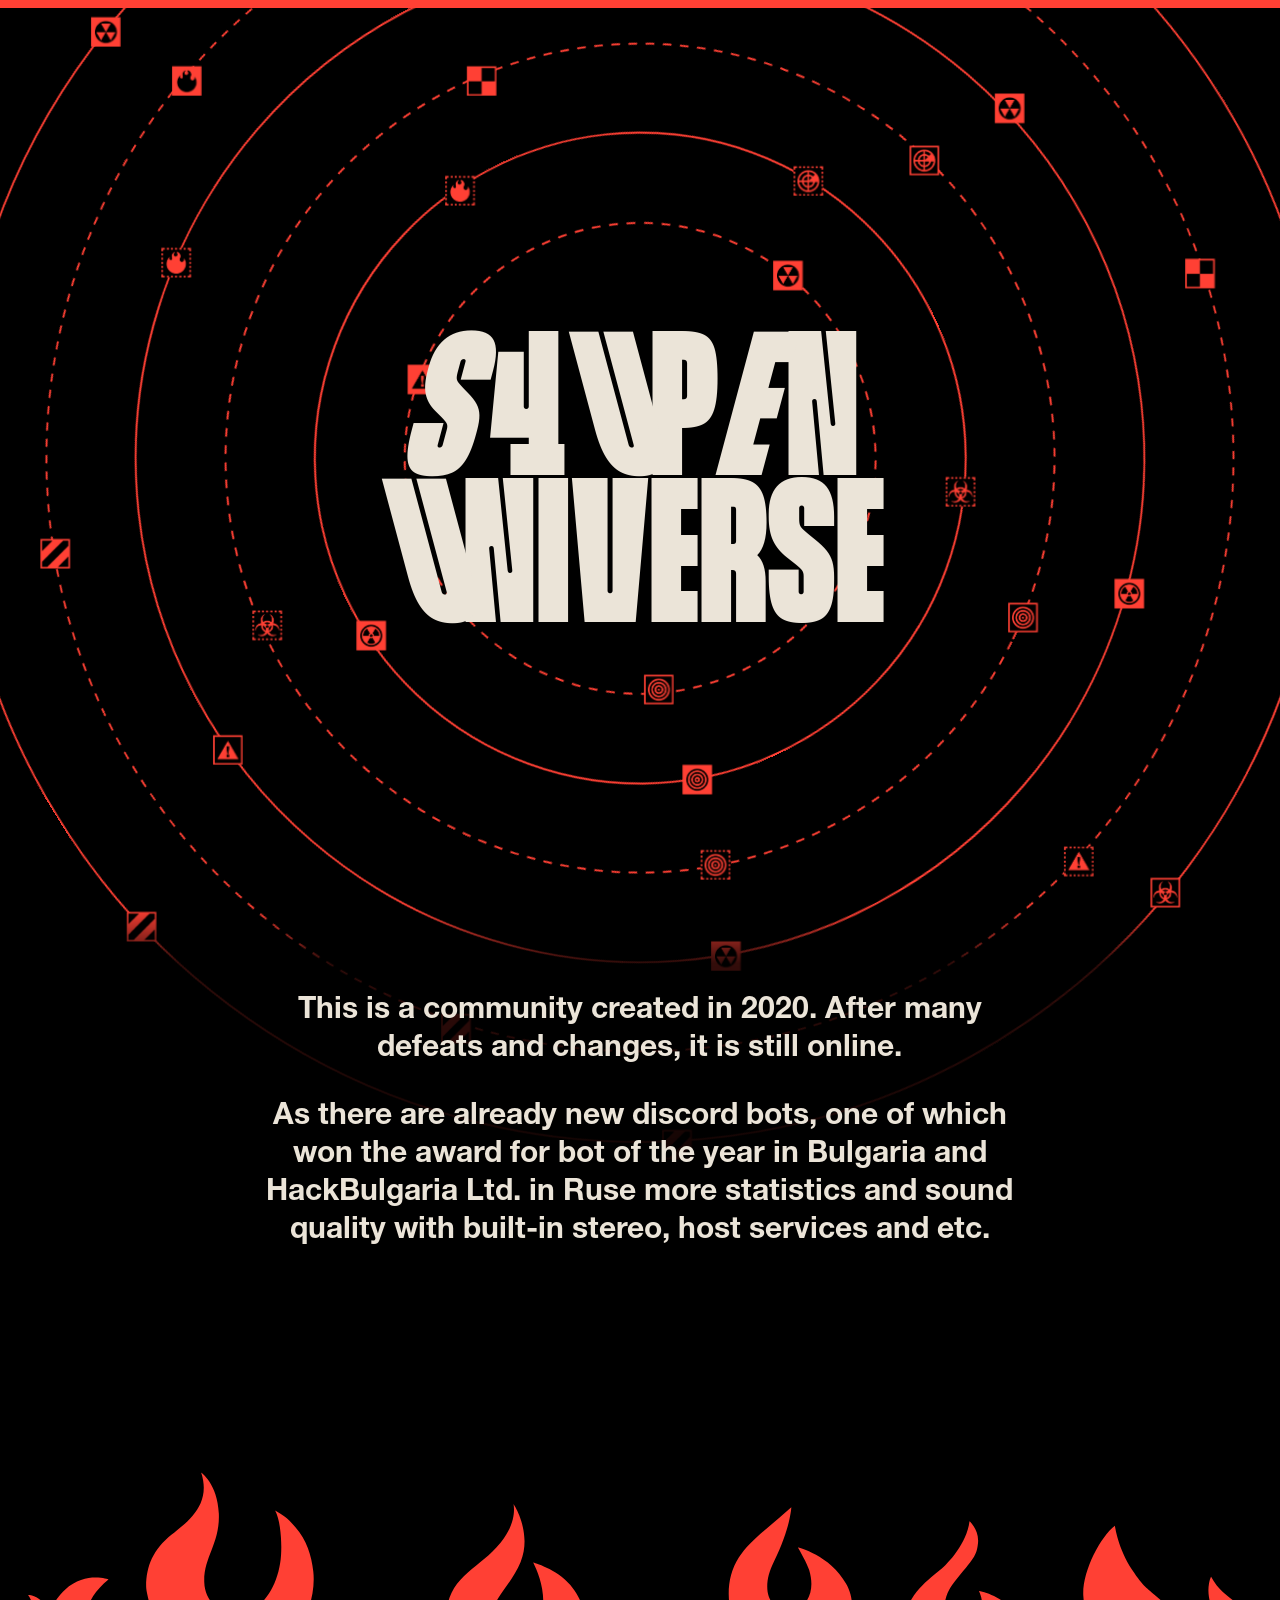
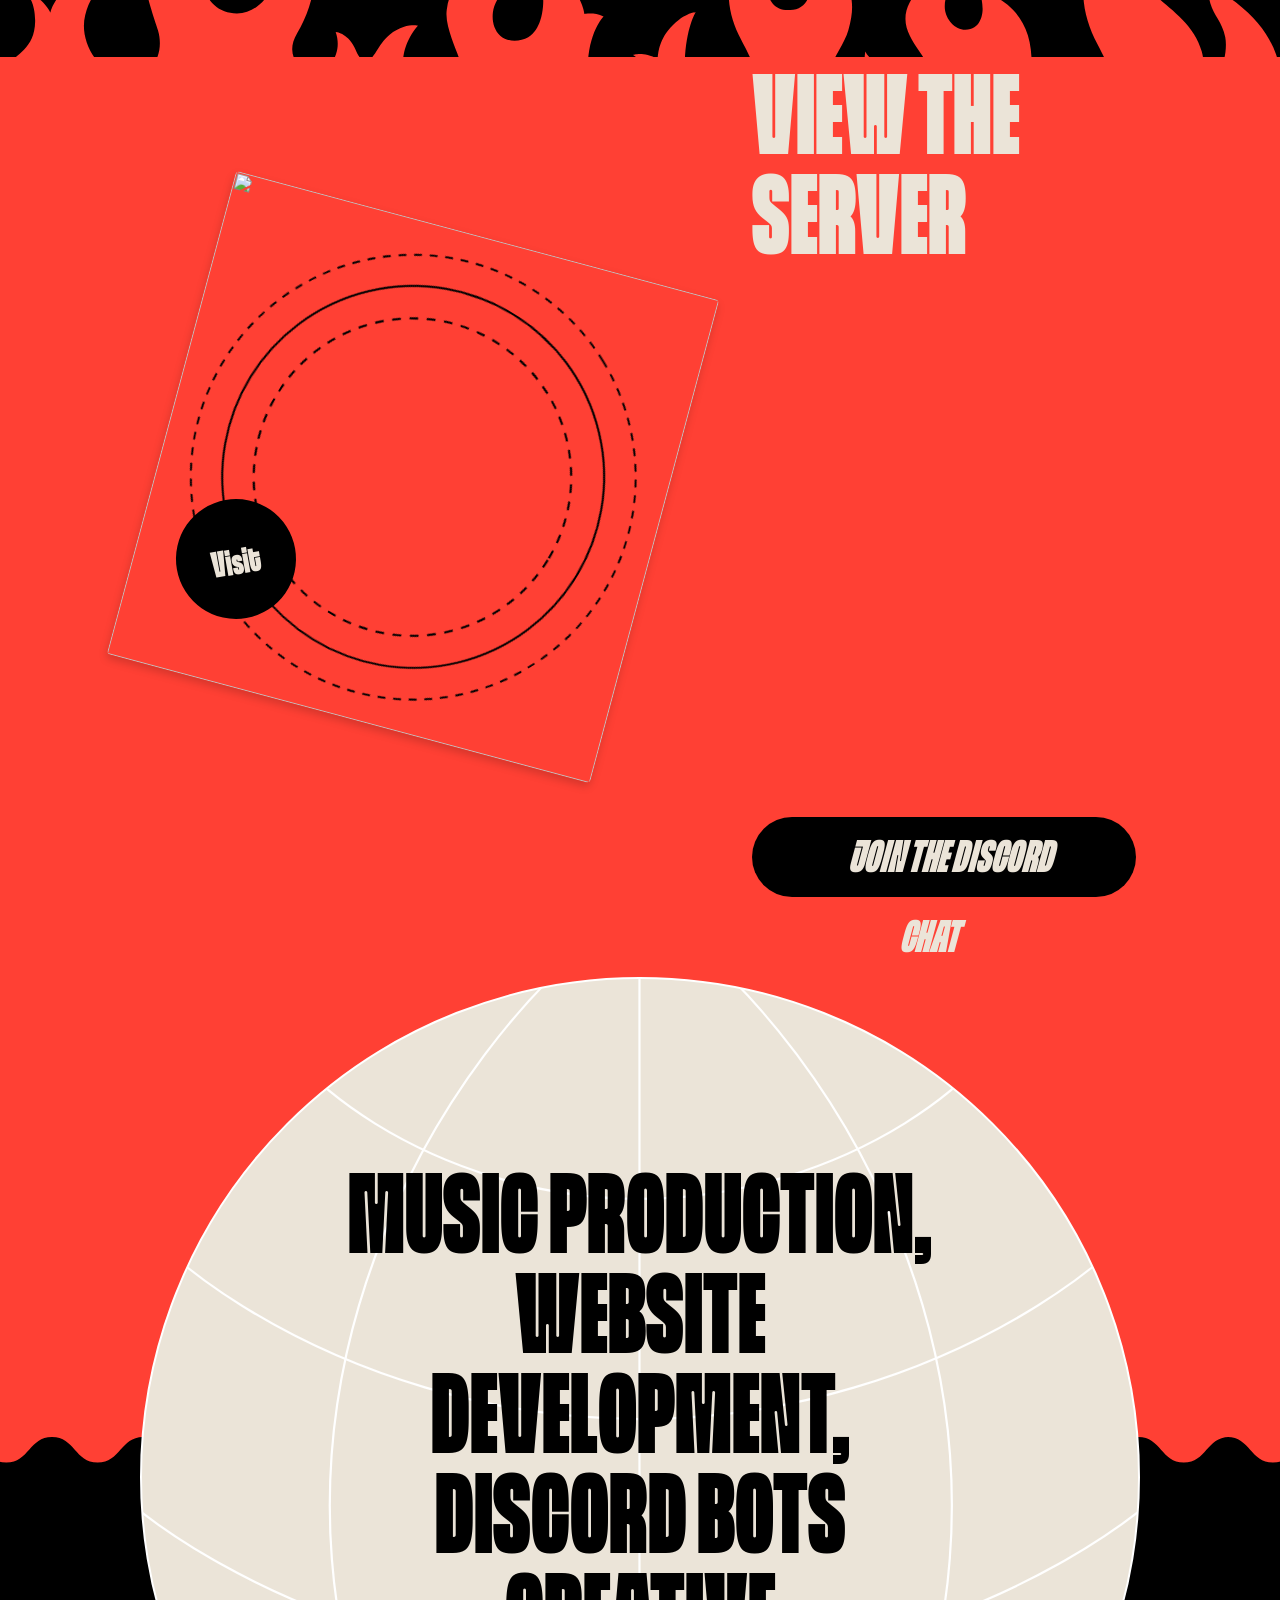
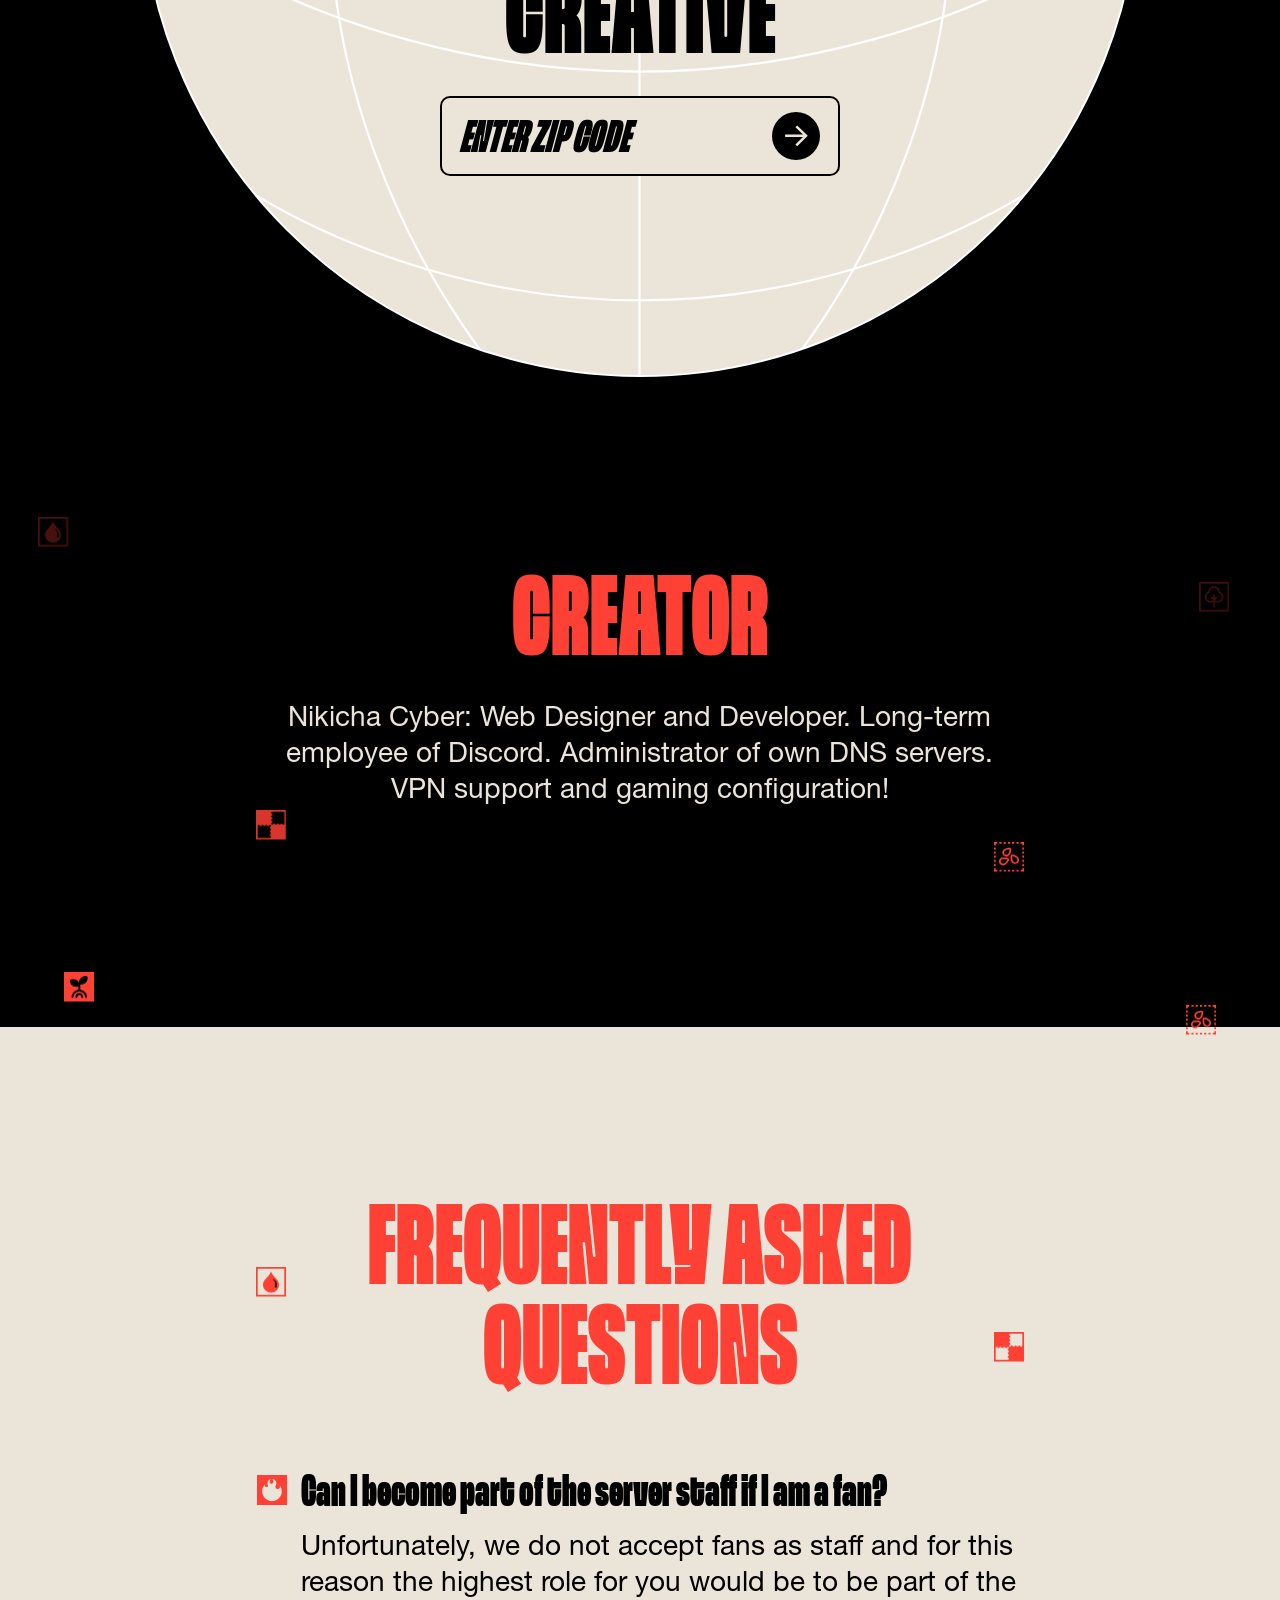
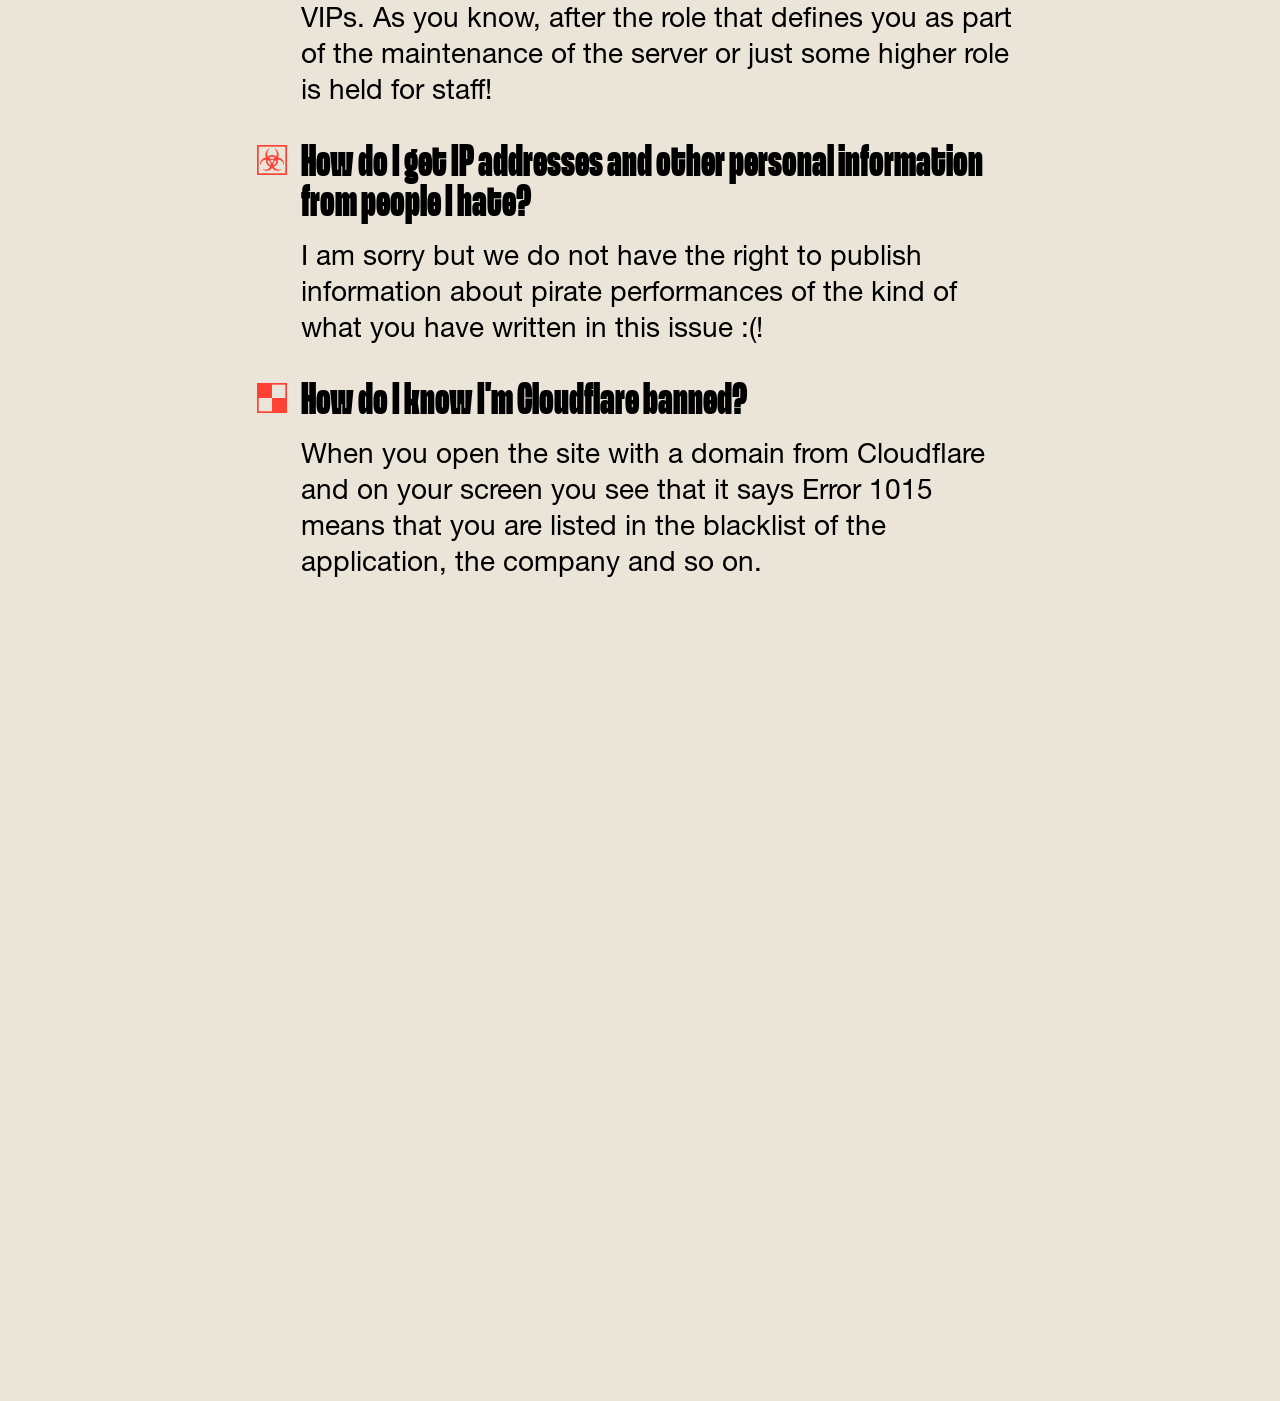
==== commit f0ef7e94: "Update discord.html" ====
--- a/discord.html
+++ b/discord.html
@@ -7,8 +7,8 @@
     <meta charset="UTF-8">
     <meta name="viewport" content="width=device-width,initial-scale=1">
 
-    <meta name="og:image" content="">
-    <meta name="twitter:image:src" content="">
+    <meta name="og:image" content="https://dev.nikicha.tk/banner.png">
+    <meta name="twitter:image:src" content="https://dev.nikicha.tk/banner.png">
     <link rel="icon" href="favicon.png">
 
     <meta name="description" content="This is a community created in 2020. After many defeats and changes, it is still online.
@@ -653,4 +653,4 @@
     <script src="https://cdn.jsdelivr.net/npm/@widgetbot/html-embed"></script>
 </body>
 
-</html>+</html>
